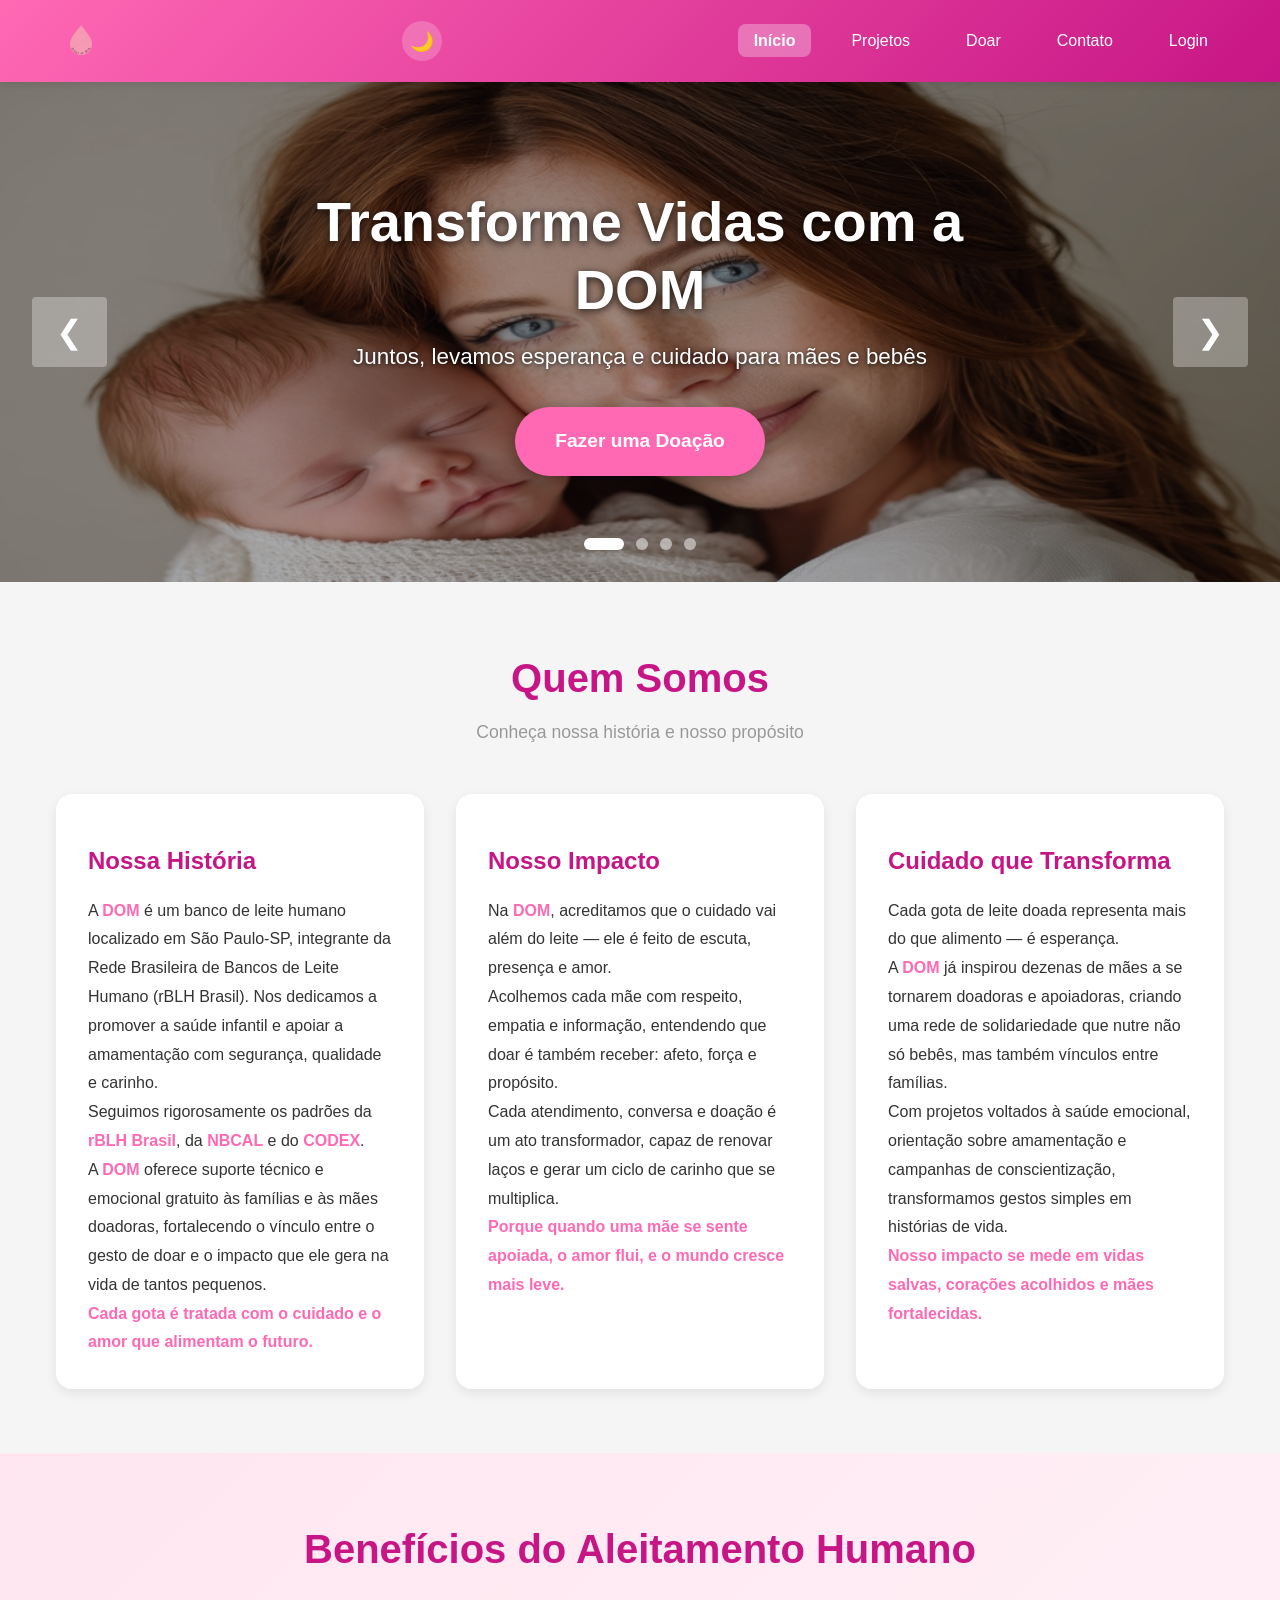
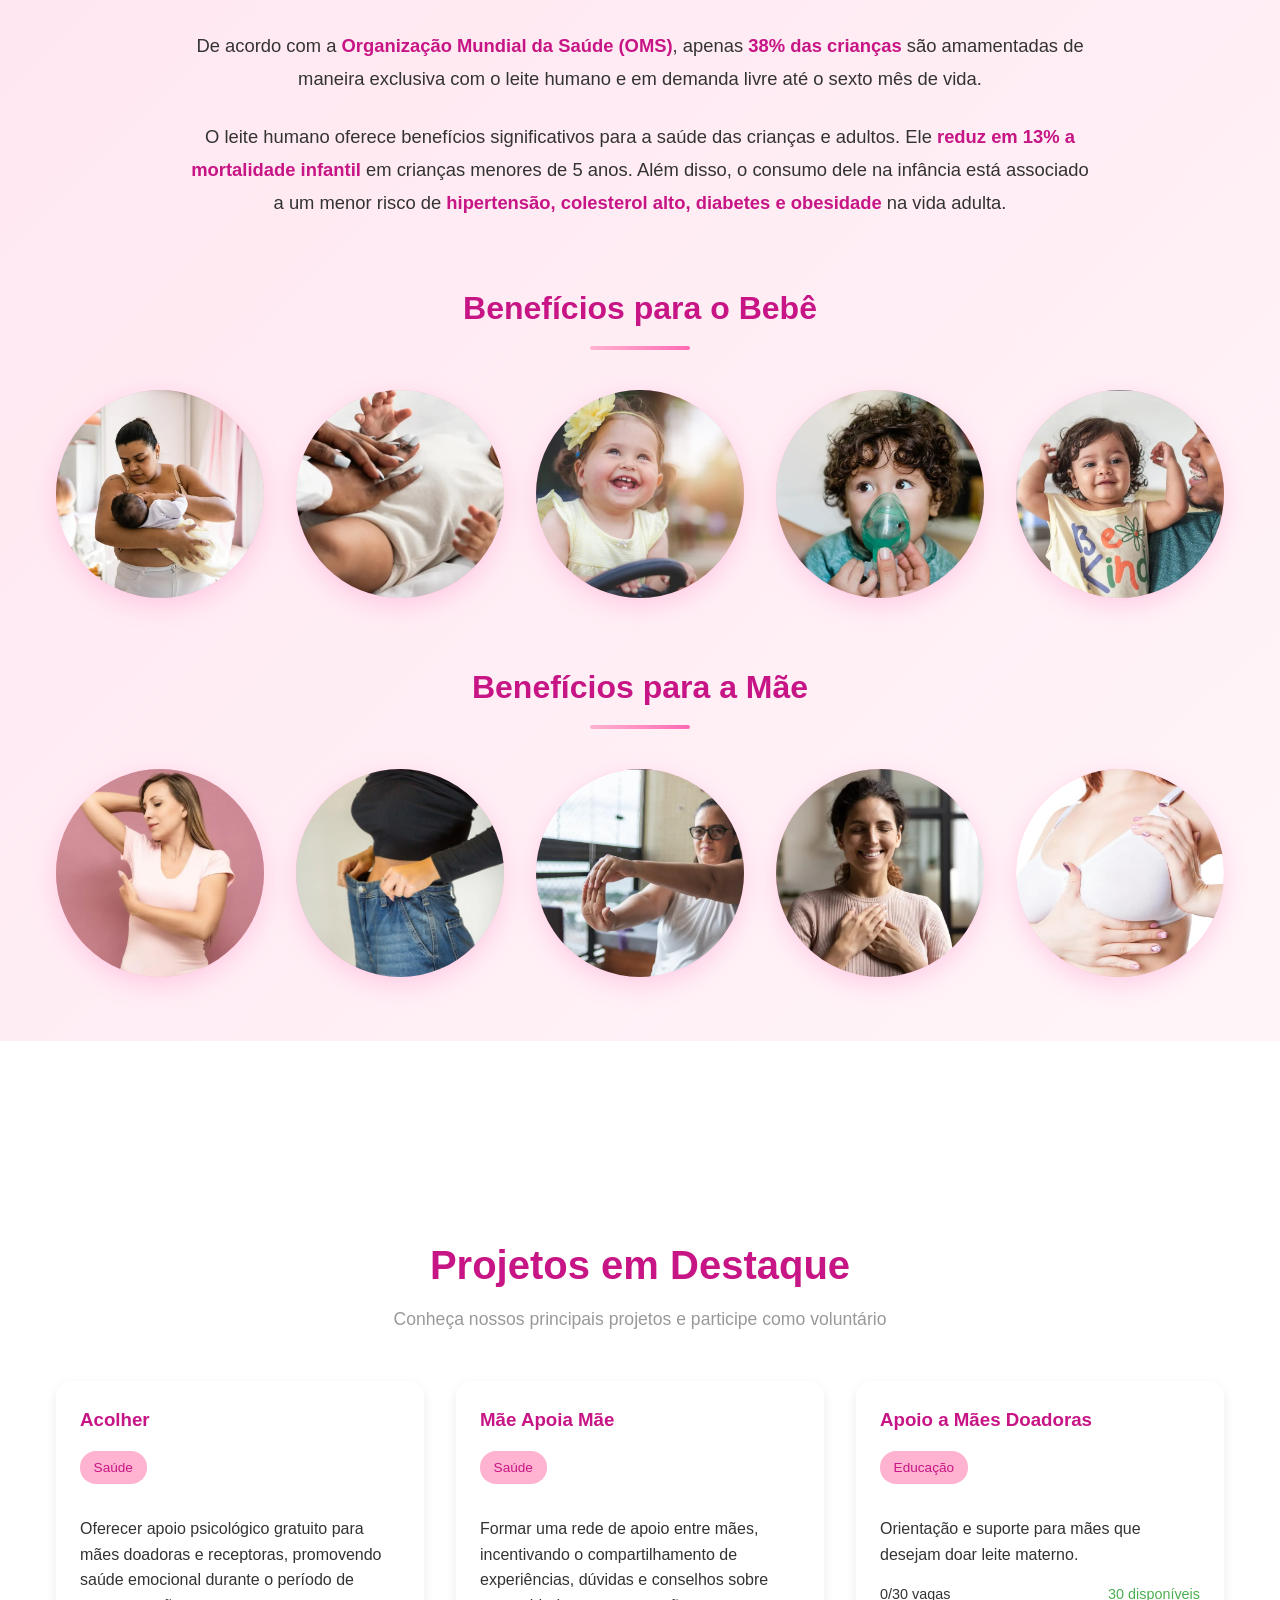
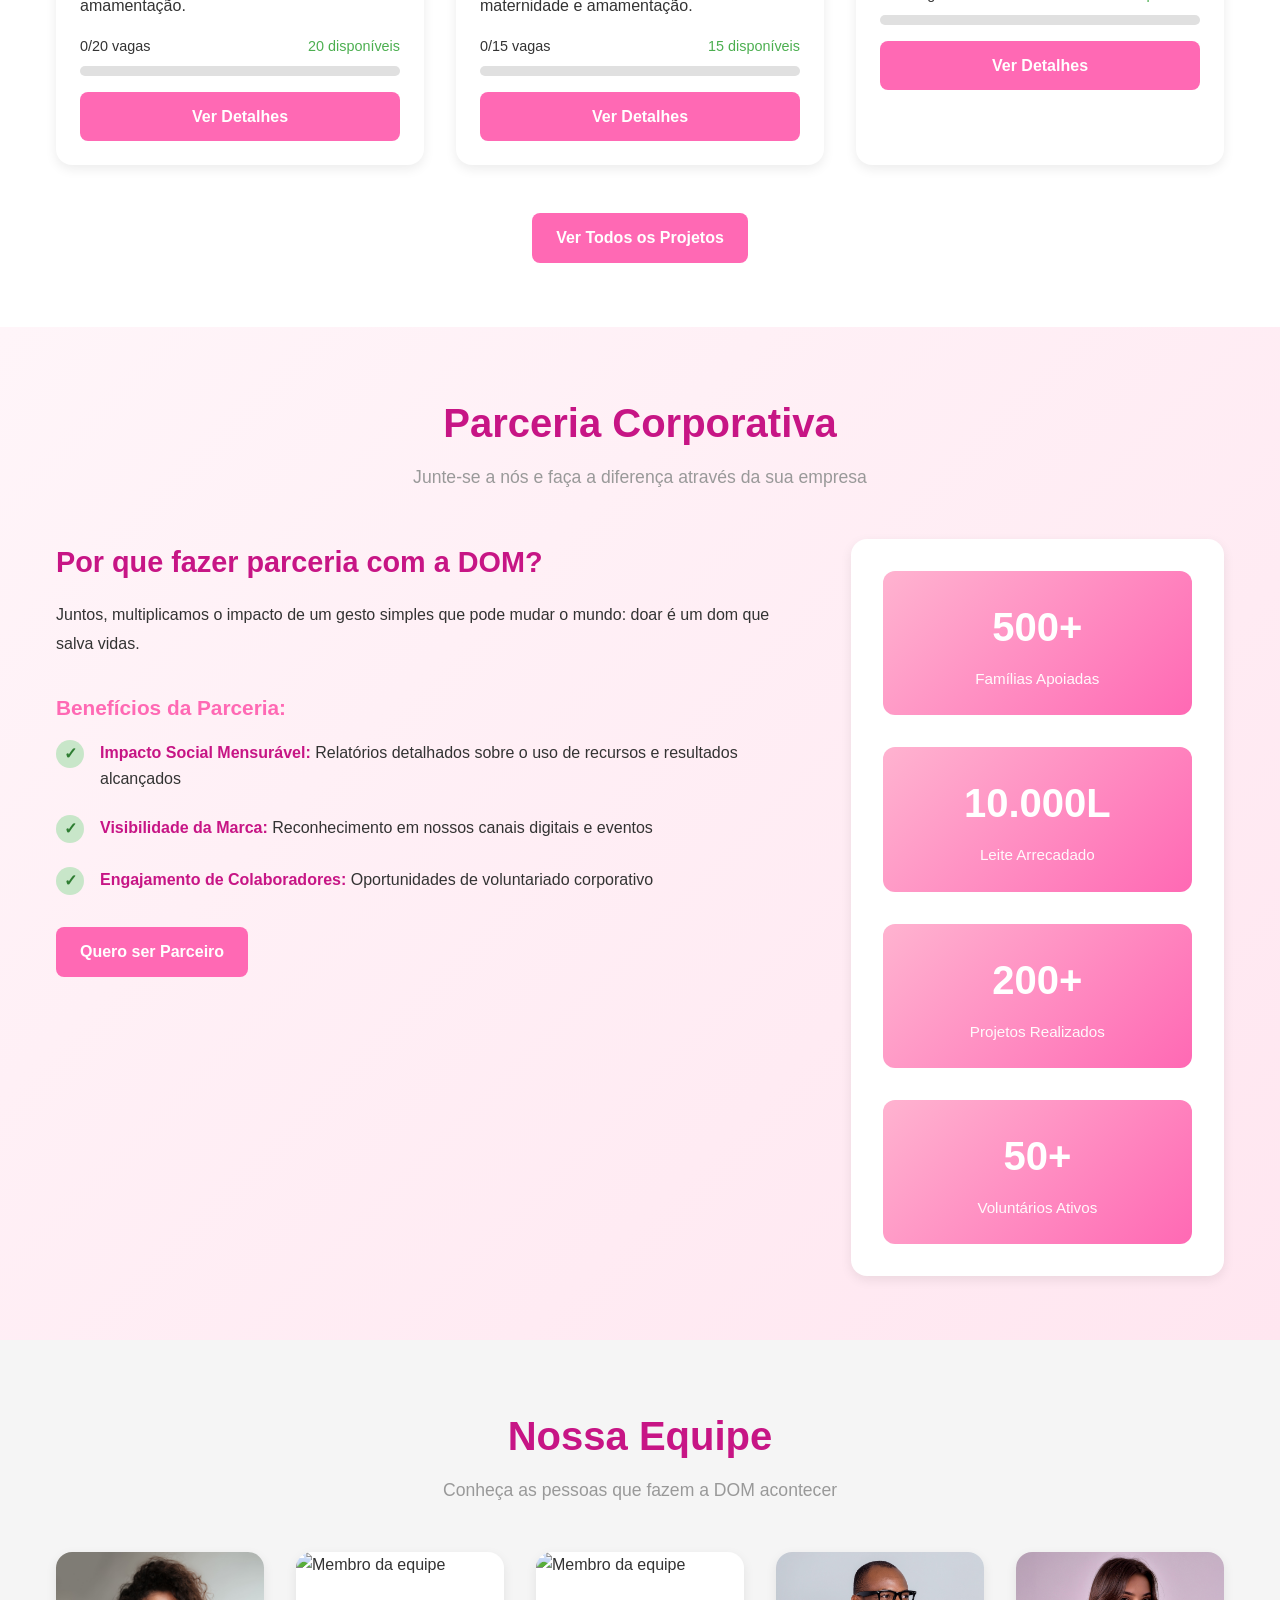
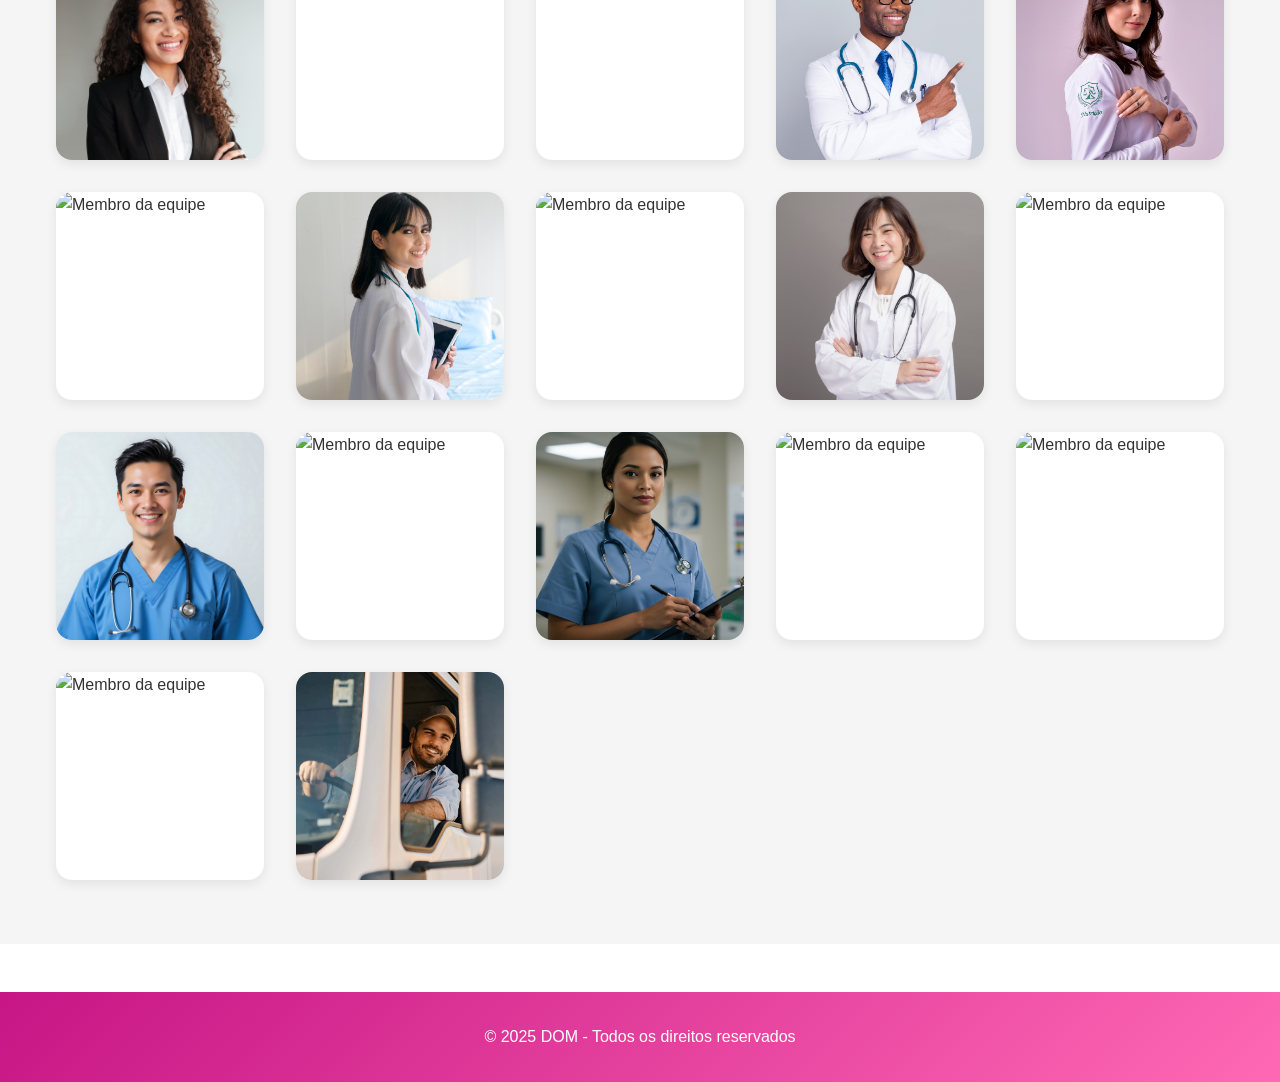
==== index.html @ 8403d6db "Subindo projeto update de projeto completo" ====
<!DOCTYPE html>
<html lang="pt-BR">
  <head>
    <meta charset="UTF-8" />
    <meta name="viewport" content="width=device-width, initial-scale=1.0" />
    <title>DOM - Drops of Milk</title>
    <link rel="stylesheet" href="css/global.css" />
    <link rel="stylesheet" href="css/index.css" />
    <!-- ou -->
    <link
      href="https://cdn.jsdelivr.net/npm/bootstrap@5.3.0/dist/css/bootstrap.min.css"
    />
  </head>
  <body>
    <!-- Header -->
    <header>
      <div class="container">
        <button id="menu-btn" aria-label="Abrir menu" aria-expanded="false">
          ☰
        </button>
        <div class="brand">
          <img src="assets/images/Logo_final.png" alt="DOM logo" />
        </div>
        <button id="theme-toggle" aria-label="Alternar tema" class="theme-btn">
          🌙
        </button>
        <nav>
          <ul>
            <!-- Será preenchido via JavaScript -->
          </ul>
        </nav>
      </div>
    </header>

    <!-- Banner Carousel (Rotativo) -->
    <section class="hero-carousel">
      <div class="carousel-container">
        <div class="carousel-track">
          <!-- Slide 1 -->
          <div class="carousel-slide active">
            <img src="assets/images/img_1.jpeg" alt="Banner 1" />
            <div class="carousel-caption">
              <h2>Transforme Vidas com a DOM</h2>
              <p>Juntos, levamos esperança e cuidado para mães e bebês</p>
              <a href="doacoes.html" class="btn btn-primary"
                >Fazer uma Doação</a
              >
            </div>
          </div>

          <!-- Slide 2 -->
          <div class="carousel-slide">
            <img src="assets/images/img_3.jpg" alt="Banner 2" />
            <div class="carousel-caption">
              <h2>Seja um Voluntário</h2>
              <p>
                Doe seu tempo e faça a diferença na vida de quem mais precisa
              </p>
              <a href="projetos.html" class="btn btn-primary"
                >Quero Participar</a
              >
            </div>
          </div>

          <!-- Slide 3 -->
          <div class="carousel-slide">
            <img src="assets/images/img_6.jpeg" alt="Banner 3" />
            <div class="carousel-caption">
              <h2>Doe Leite Materno</h2>
              <p>
                Cada gota de leite representa vida e esperança para bebês
                prematuros
              </p>
              <a href="contato.html" class="btn btn-primary">Saiba Como Doar</a>
            </div>
          </div>

          <!-- Slide 4 -->
          <div class="carousel-slide">
            <img src="assets/images/img_4.jpeg" alt="Banner 4" />
            <div class="carousel-caption">
              <h2>Parceria Corporativa</h2>
              <p>
                Empresas que transformam o mundo através da responsabilidade
                social
              </p>
              <a href="contato.html" class="btn btn-primary">Seja Parceiro</a>
            </div>
          </div>
        </div>

        <!-- Controles -->
        <button class="carousel-control prev" onclick="moveSlide(-1)">❮</button>
        <button class="carousel-control next" onclick="moveSlide(1)">❯</button>

        <!-- Indicadores -->
        <div class="carousel-indicators">
          <span class="indicator active" onclick="currentSlide(0)"></span>
          <span class="indicator" onclick="currentSlide(1)"></span>
          <span class="indicator" onclick="currentSlide(2)"></span>
          <span class="indicator" onclick="currentSlide(3)"></span>
        </div>
      </div>
    </section>

    <!-- Quem Somos (B2C - Pessoas) -->
    <section class="quem-somos">
      <div class="container">
        <div class="section-header">
          <h2 class="section-title">Quem Somos</h2>
          <p class="section-subtitle">
            Conheça nossa história e nosso propósito
          </p>
        </div>

        <div class="quem-somos-content">
          <div class="quem-somos-card">
            <div class="card-icon"></div>
            <h3>Nossa História</h3>
            <p>
              A <strong>DOM</strong> é um banco de leite humano localizado em
              São Paulo-SP, integrante da Rede Brasileira de Bancos de Leite
              Humano (rBLH Brasil). Nos dedicamos a promover a saúde infantil e
              apoiar a amamentação com segurança, qualidade e carinho.<br />
              Seguimos rigorosamente os padrões da <strong>rBLH Brasil</strong>,
              da <strong>NBCAL</strong> e do <strong>CODEX</strong>.<br />
              A <strong>DOM</strong> oferece suporte técnico e emocional
              gratuito às famílias e às mães doadoras, fortalecendo o vínculo
              entre o gesto de doar e o impacto que ele gera na vida de tantos
              pequenos.<br />
              <strong
                >Cada gota é tratada com o cuidado e o amor que alimentam o
                futuro.</strong
              >
            </p>
          </div>

          <div class="quem-somos-card">
            <div class="card-icon"></div>
            <h3>Nosso Impacto</h3>
            <p>
              Na <strong>DOM</strong>, acreditamos que o cuidado vai além do
              leite — ele é feito de escuta, presença e amor.<br />
              Acolhemos cada mãe com respeito, empatia e informação, entendendo
              que doar é também receber: afeto, força e propósito.<br />
              Cada atendimento, conversa e doação é um ato transformador, capaz
              de renovar laços e gerar um ciclo de carinho que se multiplica.<br />
              <strong
                >Porque quando uma mãe se sente apoiada, o amor flui, e o mundo
                cresce mais leve.</strong
              >
            </p>
          </div>

          <div class="quem-somos-card">
            <div class="card-icon"></div>
            <h3>Cuidado que Transforma</h3>
            <p>
              Cada gota de leite doada representa mais do que alimento — é
              esperança.<br />
              A <strong>DOM</strong> já inspirou dezenas de mães a se tornarem
              doadoras e apoiadoras, criando uma rede de solidariedade que nutre
              não só bebês, mas também vínculos entre famílias.<br />
              Com projetos voltados à saúde emocional, orientação sobre
              amamentação e campanhas de conscientização, transformamos gestos
              simples em histórias de vida.<br />
              <strong
                >Nosso impacto se mede em vidas salvas, corações acolhidos e
                mães fortalecidas.</strong
              >
            </p>
          </div>
        </div>
      </div>
    </section>

    <!-- Benefícios do Aleitamento -->
    <section class="beneficios-aleitamento">
      <div class="container">
        <div class="section-header">
          <h2 class="section-title">Benefícios do Aleitamento Humano</h2>
        </div>

        <div class="aleitamento-intro">
          <p>
            De acordo com a <strong>Organização Mundial da Saúde (OMS)</strong>, apenas <strong>38% das crianças</strong> são amamentadas de maneira exclusiva com o leite humano e em demanda livre até o sexto mês de vida.
          </p>
          <p>
            O leite humano oferece benefícios significativos para a saúde das crianças e adultos. Ele <strong>reduz em 13% a mortalidade infantil</strong> em crianças menores de 5 anos. Além disso, o consumo dele na infância está associado a um menor risco de <strong>hipertensão, colesterol alto, diabetes e obesidade</strong> na vida adulta.
          </p>
        </div>

        <!-- BENEFÍCIOS PARA BEBÊS -->
        <div class="benefits-category">
          <h3 class="category-title">Benefícios para o Bebê</h3>
          <div class="benefits-grid">
            <!-- Card 1 - Vínculo -->
            <div class="benefit-card drop-shape">
              <div class="benefit-image">
                <img src="assets/images/bebe1.jpg" alt="Vínculo mãe e bebê">
                <div class="benefit-overlay">
                  <div class="benefit-text">
                    <h4>Vínculo Afetivo</h4>
                    <p>Fortalece o vínculo entre o bebê e a pessoa que amamenta</p>
                  </div>
                </div>
              </div>
            </div>

            <!-- Card 2 - Digestão -->
            <div class="benefit-card drop-shape">
              <div class="benefit-image">
                <img src="assets/images/bebe2.jpg" alt="Digestão saudável">
                <div class="benefit-overlay">
                  <div class="benefit-text">
                    <h4>Digestão Saudável</h4>
                    <p>Reduz cólicas e melhora a digestão do bebê</p>
                  </div>
                </div>
              </div>
            </div>

            <!-- Card 3 - Desenvolvimento -->
            <div class="benefit-card drop-shape">
              <div class="benefit-image">
                <img src="assets/images/bebe3.jpg" alt="Desenvolvimento">
                <div class="benefit-overlay">
                  <div class="benefit-text">
                    <h4>Desenvolvimento</h4>
                    <p>Estimula a inteligência e fortalece a arcada dentária</p>
                  </div>
                </div>
              </div>
            </div>

            <!-- Card 4 - Proteção -->
            <div class="benefit-card drop-shape">
              <div class="benefit-image">
                <img src="assets/images/bebe4.jpg" alt="Proteção contra doenças">
                <div class="benefit-overlay">
                  <div class="benefit-text">
                    <h4>Proteção Infantil</h4>
                    <p>Diminui riscos de doenças alérgicas, diarreia e problemas respiratórios</p>
                  </div>
                </div>
              </div>
            </div>

            <!-- Card 5 - Imunidade -->
            <div class="benefit-card drop-shape">
              <div class="benefit-image">
                <img src="assets/images/bebe5.jpg" alt="Sistema imunológico">
                <div class="benefit-overlay">
                  <div class="benefit-text">
                    <h4>Imunidade Forte</h4>
                    <p>Fornece anticorpos essenciais que protegem contra infecções</p>
                  </div>
                </div>
              </div>
            </div>
          </div>
        </div>

        <!-- BENEFÍCIOS PARA MAMÃES -->
        <div class="benefits-category">
          <h3 class="category-title">Benefícios para a Mãe</h3>
          <div class="benefits-grid">
            <!-- Card 6 - Recuperação -->
            <div class="benefit-card drop-shape">
              <div class="benefit-image">
                <img src="assets/images/mae1.jpg" alt="Recuperação pós-parto">
                <div class="benefit-overlay">
                  <div class="benefit-text">
                    <h4>Recuperação Rápida</h4>
                    <p>Reduz o sangramento e acelera a recuperação pós-parto</p>
                  </div>
                </div>
              </div>
            </div>

            <!-- Card 7 - Peso -->
            <div class="benefit-card drop-shape">
              <div class="benefit-image">
                <img src="assets/images/mae2.jpg" alt="Perda de peso">
                <div class="benefit-overlay">
                  <div class="benefit-text">
                    <h4>Peso Saudável</h4>
                    <p>Intensifica a perda de peso de forma natural</p>
                  </div>
                </div>
              </div>
            </div>

            <!-- Card 8 - Saúde Óssea -->
            <div class="benefit-card drop-shape">
              <div class="benefit-image">
                <img src="assets/images/mae3.jpg" alt="Saúde óssea">
                <div class="benefit-overlay">
                  <div class="benefit-text">
                    <h4>Saúde Óssea</h4>
                    <p>Contribui para a prevenção da osteoporose</p>
                  </div>
                </div>
              </div>
            </div>

            <!-- Card 9 - Cardiovascular -->
            <div class="benefit-card drop-shape">
              <div class="benefit-image">
                <img src="assets/images/mae4.jpg" alt="Saúde do coração">
                <div class="benefit-overlay">
                  <div class="benefit-text">
                    <h4>Coração Saudável</h4>
                    <p>Reduz o risco de doenças cardiovasculares</p>
                  </div>
                </div>
              </div>
            </div>

            <!-- Card 10 - Prevenção -->
            <div class="benefit-card drop-shape">
              <div class="benefit-image">
                <img src="assets/images/mae5.jpg" alt="Prevenção de câncer">
                <div class="benefit-overlay">
                  <div class="benefit-text">
                    <h4>Prevenção</h4>
                    <p>Diminui a incidência de câncer de mama, ovário e endométrio</p>
                  </div>
                </div>
              </div>
            </div>
          </div>
        </div>
      </div>
    </section>

    <!-- Projetos em Destaque -->
    <section class="projetos-destaque">
      <!-- ...existing code... -->
    </section>


    <!-- Projetos em Destaque -->
    <section class="projetos-destaque">
      <div class="container">
        <div class="section-header">
          <h2 class="section-title">Projetos em Destaque</h2>
          <p class="section-subtitle">
            Conheça nossos principais projetos e participe como voluntário
          </p>
        </div>

        <div id="featuredProjects" class="projetos-grid">
          <!-- Será preenchido via JavaScript -->
        </div>

        <div class="section-cta">
          <a href="projetos.html" class="btn btn-primary"
            >Ver Todos os Projetos</a
          >
        </div>
      </div>
    </section>

    <!-- Sobre (B2B - Empresas) -->
    <section class="sobre-b2b">
      <div class="container">
        <div class="section-header">
          <h2 class="section-title">Parceria Corporativa</h2>
          <p class="section-subtitle">
            Junte-se a nós e faça a diferença através da sua empresa
          </p>
        </div>

        <div class="sobre-content">
          <div class="sobre-text">
            <h3>Por que fazer parceria com a DOM?</h3>
            <p>
             
              Juntos, multiplicamos o impacto de um gesto simples que pode mudar
              o mundo: doar é um dom que salva vidas.
            </p>

            <h4>Benefícios da Parceria:</h4>
            <ul class="beneficios-list">
              <li>
                <span class="check-icon">✓</span>
                <div>
                  <strong>Impacto Social Mensurável:</strong> Relatórios
                  detalhados sobre o uso de recursos e resultados alcançados
                </div>
              </li>
              <li>
                <span class="check-icon">✓</span>
                <div>
                  <strong>Visibilidade da Marca:</strong> Reconhecimento em
                  nossos canais digitais e eventos
                </div>
              </li>
              <li>
                <span class="check-icon">✓</span>
                <div>
                  <strong>Engajamento de Colaboradores:</strong> Oportunidades
                  de voluntariado corporativo
                </div>
              </li>
            </ul>

            <div class="cta-empresas">
              <a href="contato.html" class="btn btn-primary"
                >Quero ser Parceiro</a
              >
            </div>
          </div>

          <div class="sobre-stats">
            <div class="stat-item">
              <div class="stat-number">500+</div>
              <div class="stat-label">Famílias Apoiadas</div>
            </div>
            <div class="stat-item">
              <div class="stat-number">10.000L</div>
              <div class="stat-label">Leite Arrecadado</div>
            </div>
            <div class="stat-item">
              <div class="stat-number">200+</div>
              <div class="stat-label">Projetos Realizados</div>
            </div>
            <div class="stat-item">
              <div class="stat-number">50+</div>
              <div class="stat-label">Voluntários Ativos</div>
            </div>
          </div>
        </div>
      </div>
    </section>

    <!-- Nossa Equipe -->
    <section class="nossa-equipe">
      <div class="container">
        <div class="section-header">
          <h2 class="section-title">Nossa Equipe</h2>
          <p class="section-subtitle">
            Conheça as pessoas que fazem a DOM acontecer
          </p>
        </div>

        <div class="team-gallery">
          <!-- Membro 1 -->
          <div class="team-member">
            <div class="member-photo">
              <img src="assets/images/CEO.jpg" alt="Membro da equipe" />
            </div>
            <div class="member-info">
              <h4 class="member-name">Kerris Leite</h4>
              <p class="member-role">C.O</p>
            </div>
          </div>

          <!-- Membro 2 -->
          <div class="team-member">
            <div class="member-photo">
              <img src="assets/images/Diretor.jpg" alt="Membro da equipe" />
            </div>
            <div class="member-info">
              <h4 class="member-name">Caio Gonçalves</h4>
              <p class="member-role">Diretor</p>
            </div>
          </div>

          <!-- Membro 3 -->
          <div class="team-member">
            <div class="member-photo">
              <img src="assets/images/medica.jpeg" alt="Membro da equipe" />
            </div>
            <div class="member-info">
              <h4 class="member-name">Silvana Rodrigues</h4>
              <p class="member-role">Médica Obstetra</p>
            </div>
          </div>

          <!-- Membro 4 -->
          <div class="team-member">
            <div class="member-photo">
              <img src="assets/images/medico.jpg" alt="Membro da equipe" />
            </div>
            <div class="member-info">
              <h4 class="member-name">Daniel Perli</h4>
              <p class="member-role">Médico Pediatra</p>
            </div>
          </div>

          <!-- Membro 5 -->
          <div class="team-member">
            <div class="member-photo">
              <img
                src="assets/images/nutricionista.jpg"
                alt="Membro da equipe"
              />
            </div>
            <div class="member-info">
              <h4 class="member-name">Leticia Sabino</h4>
              <p class="member-role">Nutricionista</p>
            </div>
          </div>

          <!-- Membro 6 -->
          <div class="team-member">
            <div class="member-photo">
              <img
                src="assets/images/nutricionista2.jpg"
                alt="Membro da equipe"
              />
            </div>
            <div class="member-info">
              <h4 class="member-name">Audacy Feitosa</h4>
              <p class="member-role">Nutricionista</p>
            </div>
          </div>

          <!-- Membro 7 -->
          <div class="team-member">
            <div class="member-photo">
              <img src="assets/images/psicologa.jpg" alt="Membro da equipe" />
            </div>
            <div class="member-info">
              <h4 class="member-name">Thaís Fasterra</h4>
              <p class="member-role">Psicóloga</p>
            </div>
          </div>

          <!-- Membro 8 -->
          <div class="team-member">
            <div class="member-photo">
              <img src="assets/images/enfermeira.jpg" alt="Membro da equipe" />
            </div>
            <div class="member-info">
              <h4 class="member-name">Mariane Amorim</h4>
              <p class="member-role">Enfermeira</p>
            </div>
          </div>

          <!-- Membro 9 -->
          <div class="team-member">
            <div class="member-photo">
              <img src="assets/images/enfermeira2.jpg" alt="Membro da equipe" />
            </div>
            <div class="member-info">
              <h4 class="member-name">Ludymilla Takahashi</h4>
              <p class="member-role">Enfermeira</p>
            </div>
          </div>

          <!-- Membro 10 -->
          <div class="team-member">
            <div class="member-photo">
              <img src="assets/images/tecenf1.jpeg" alt="Membro da equipe" />
            </div>
            <div class="member-info">
              <h4 class="member-name">Flavia Monteiro</h4>
              <p class="member-role">Técnica de Enfermagem</p>
            </div>
          </div>

          <!-- Membro 11 -->
          <div class="team-member">
            <div class="member-photo">
              <img src="assets/images/tecenf2.jpg" alt="Membro da equipe" />
            </div>
            <div class="member-info">
              <h4 class="member-name">Chistopher Nonaka</h4>
              <p class="member-role">Técnico de Enfermagem</p>
            </div>
          </div>

          <!-- Membro 12 -->
          <div class="team-member">
            <div class="member-photo">
              <img src="assets/images/tecenf3.jpg" alt="Membro da equipe" />
            </div>
            <div class="member-info">
              <h4 class="member-name">Samuel William</h4>
              <p class="member-role">Técnico de Enfermagem</p>
            </div>
          </div>

          <!-- Membro 13 -->
          <div class="team-member">
            <div class="member-photo">
              <img src="assets/images/tecenf4.jpg" alt="Membro da equipe" />
            </div>
            <div class="member-info">
              <h4 class="member-name">Liliane Almeida</h4>
              <p class="member-role">Técnico de Enfermagem</p>
            </div>
          </div>

          <!-- Membro 14 -->
          <div class="team-member">
            <div class="member-photo">
              <img src="assets/images/tecenf5.jpg" alt="Membro da equipe" />
            </div>
            <div class="member-info">
              <h4 class="member-name">Jennifer Luiza</h4>
              <p class="member-role">Técnica de Enfermagem</p>
            </div>
          </div>

          <!-- Membro 15 -->
          <div class="team-member">
            <div class="member-photo">
              <img
                src="assets/images/higienizacao.jpg"
                alt="Membro da equipe"
              />
            </div>
            <div class="member-info">
              <h4 class="member-name">Yasmin Vitória</h4>
              <p class="member-role">Higienização</p>
            </div>
          </div>

          <!-- Membro 16 -->
          <div class="team-member">
            <div class="member-photo">
              <img
                src="assets/images/higienizacao2.jpg"
                alt="Membro da equipe"
              />
            </div>
            <div class="member-info">
              <h4 class="member-name">Antônio Domingos</h4>
              <p class="member-role">Higienização</p>
            </div>
          </div>

          <!-- Membro 17 -->
          <div class="team-member">
            <div class="member-photo">
              <img src="assets/images/motorista.jpeg" alt="Membro da equipe" />
            </div>
            <div class="member-info">
              <h4 class="member-name">Jean Costa</h4>
              <p class="member-role">Motorista</p>
            </div>
          </div>
        </div>
      </div>
    </section>

    <!-- Footer -->
    <footer>
      <p>&copy; 2025 DOM - Todos os direitos reservados</p>
    </footer>

    <!-- Scripts -->
    <script src="js/auth.js"></script>
    <script src="js/projetos.js"></script>
    <script src="js/global.js"></script>
    <script src="js/carousel.js"></script>
    <script src="js/index-page.js"></script>
  </body>
</html>
---- css/global.css ----
/* ========== VARIÁVEIS GLOBAIS ========== */
:root {
  /* Paleta Principal */
  --rosa-claro: #ffb3d0;
  --rosa-medio: #ff69b4;
  --rosa-escuro: #c71585;
  --cinza-claro: #f5f5f5;
  --cinza-medio: #999;
  --cinza-escuro: #333;
  --branco: #fff;
  --preto: #000;
  --verde: #4caf50;
  --verde-claro: #c8e6c9;
  --verde-escuro: #2e7d32;
  --vermelho: #f44336;
}

/* ========== TEMA ESCURO - VARIÁVEIS ========== */
body[data-theme="dark"] {
  --bg-principal: #1a1a1a;
  --bg-secundario: #2a2a2a;
  --bg-terciario: #3a3a3a;
  --bg-hover: #404040;
  --borda: #404040;
  --borda-hover: #606060;
  --texto-titulo: #f5f5f5;
  --texto-principal: #d0d0d0;
  --texto-secundario: #b0b0b0;
  --texto-placeholder: #808080;
  --destaque: #ff85c0;
  --destaque-hover: #ff69b4;
  background-color: var(--bg-principal);
  color: var(--texto-principal);
}

/* ========== RESET BÁSICO ========== */
* {
  margin: 0;
  padding: 0;
  box-sizing: border-box;
}

body {
  font-family: 'Segoe UI', Tahoma, Geneva, Verdana, sans-serif;
  background: var(--branco);
  color: var(--cinza-escuro);
  transition: background-color 0.3s ease, color 0.3s ease;
  overflow-x: hidden;
  line-height: 1.6;
}

img {
  max-width: 100%;
  height: auto;
}

a {
  text-decoration: none;
  color: inherit;
}

/* ========== HEADER ========== */
header {
  background: linear-gradient(135deg, var(--rosa-medio), var(--rosa-escuro));
  color: var(--branco);
  padding: 1rem 0;
  box-shadow: 0 2px 8px rgba(0, 0, 0, 0.1);
  position: sticky;
  top: 0;
  z-index: 1000;
}

header .container {
  max-width: 1200px;
  margin: 0 auto;
  padding: 0 1rem;
  display: flex;
  justify-content: space-between;
  align-items: center;
}

.brand {
  display: flex;
  align-items: center;
  gap: 0.5rem;
}

.brand img {
  height: 50px;
}

/* NAVEGAÇÃO */
nav ul {
  display: flex;
  gap: 1.5rem;
  list-style: none;
  align-items: center;
}

nav a {
  color: var(--branco);
  padding: 0.5rem 1rem;
  border-radius: 8px;
  transition: background-color 0.3s;
}

nav a:hover {
  background-color: rgba(255, 255, 255, 0.2);
}

nav a.active {
  background-color: rgba(255, 255, 255, 0.3);
  font-weight: 600;
}

.login-btn {
  background: var(--branco);
  color: var(--rosa-medio);
  padding: 0.5rem 1.5rem;
  border-radius: 20px;
  font-weight: 700;
}

/* BOTÕES DO HEADER */
#menu-btn {
  display: none;
  background: var(--branco);
  color: var(--rosa-medio);
  padding: 0.5rem;
  border-radius: 6px;
  font-size: 1.5rem;
  width: 40px;
  height: 40px;
  border: none;
  cursor: pointer;
}

.theme-btn {
  background: rgba(255, 255, 255, 0.2);
  color: var(--branco);
  border: none;
  padding: 0.5rem;
  border-radius: 50%;
  font-size: 1.2rem;
  width: 40px;
  height: 40px;
  cursor: pointer;
  transition: all 0.3s;
  display: flex;
  align-items: center;
  justify-content: center;
}

.theme-btn:hover {
  background: rgba(255, 255, 255, 0.3);
}

/* PROFILE MENU */
.profile-section {
  position: relative;
}

.profile-info {
  display: flex;
  align-items: center;
  gap: 0.5rem;
  cursor: pointer;
  padding: 0.5rem;
  border-radius: 8px;
  transition: background 0.3s;
}

.profile-info:hover {
  background: rgba(255, 255, 255, 0.1);
}

.profile-avatar {
  width: 40px;
  height: 40px;
  border-radius: 50%;
  object-fit: cover;
  border: 2px solid var(--branco);
}

.profile-name {
  font-weight: 600;
  color: var(--branco);
}

.profile-dropdown {
  display: none;
  position: absolute;
  top: calc(100% + 0.5rem);
  right: 0;
  background: var(--branco);
  color: var(--cinza-escuro);
  border-radius: 8px;
  box-shadow: 0 8px 24px rgba(0, 0, 0, 0.2);
  min-width: 220px;
  overflow: hidden;
  z-index: 9999;
}

.profile-dropdown.show {
  display: block;
  animation: dropdownSlideIn 0.3s ease;
}

@keyframes dropdownSlideIn {
  from {
    opacity: 0;
    transform: translateY(-10px);
  }
  to {
    opacity: 1;
    transform: translateY(0);
  }
}

.profile-dropdown ul {
  flex-direction: column;
  gap: 0;
  padding: 0.5rem 0;
}

.profile-dropdown li {
  list-style: none;
}

.profile-dropdown a {
  color: var(--cinza-escuro);
  padding: 0.75rem 1.5rem;
  display: flex;
  align-items: center;
  gap: 0.5rem;
  transition: background 0.3s;
  border-radius: 0;
}

.profile-dropdown a:hover {
  background: var(--rosa-claro);
  color: var(--rosa-escuro);
}

.profile-dropdown li:not(:last-child) {
  border-bottom: 1px solid var(--cinza-claro);
}

/* ========== FOOTER ========== */
footer {
  background: linear-gradient(135deg, var(--rosa-escuro), var(--rosa-medio));
  color: var(--branco);
  padding: 2rem 0;
  margin-top: 3rem;
  text-align: center;
}

/* ========== BOTÕES GLOBAIS ========== */
.btn {
  display: inline-block;
  padding: 0.75rem 1.5rem;
  border: none;
  border-radius: 8px;
  font-weight: 600;
  cursor: pointer;
  transition: all 0.3s;
  text-align: center;
}

.btn-primary {
  background: var(--rosa-medio);
  color: var(--branco);
}

.btn-primary:hover {
  background: var(--rosa-escuro);
  transform: translateY(-2px);
}

.btn-secondary {
  background: var(--cinza-medio);
  color: var(--branco);
}

.btn-danger {
  background: var(--vermelho);
  color: var(--branco);
}

.btn-success {
  background: var(--verde);
  color: var(--branco);
}

/* ========== FORMS GLOBAIS ========== */
.form-group {
  margin-bottom: 1rem;
}

.form-group label {
  display: block;
  margin-bottom: 0.5rem;
  font-weight: 600;
  color: var(--rosa-escuro);
}

.form-group input,
.form-group select,
.form-group textarea {
  width: 100%;
  padding: 0.75rem;
  border: 2px solid var(--cinza-claro);
  border-radius: 8px;
  font-size: 1rem;
}

.form-group input:focus,
.form-group select:focus,
.form-group textarea:focus {
  outline: none;
  border-color: var(--rosa-medio);
}

/* ========== TEMA ESCURO - APLICAÇÃO GLOBAL ========== */

/* Textos */
body[data-theme="dark"] h1,
body[data-theme="dark"] h2,
body[data-theme="dark"] h3,
body[data-theme="dark"] h4,
body[data-theme="dark"] h5,
body[data-theme="dark"] h6 {
  color: var(--texto-titulo) !important;
}

body[data-theme="dark"] p,
body[data-theme="dark"] span,
body[data-theme="dark"] li,
body[data-theme="dark"] label {
  color: var(--texto-principal) !important;
}

body[data-theme="dark"] a {
  color: var(--destaque) !important;
}

/* Header e Footer */
body[data-theme="dark"] header {
  background: linear-gradient(135deg, #8b3a62, #6b1554);
}

body[data-theme="dark"] footer {
  background: linear-gradient(135deg, #6b1554, #8b3a62);
}

body[data-theme="dark"] nav a:hover {
  background: rgba(255, 255, 255, 0.15);
}

/* Profile Dropdown */
body[data-theme="dark"] .profile-dropdown {
  background: var(--bg-secundario);
  color: var(--texto-principal);
}

body[data-theme="dark"] .profile-dropdown a {
  color: var(--texto-principal);
}

body[data-theme="dark"] .profile-dropdown a:hover {
  background: rgba(255, 133, 192, 0.2);
  color: var(--destaque);
}

body[data-theme="dark"] .profile-dropdown li:not(:last-child) {
  border-bottom-color: var(--borda);
}

/* Cards Genéricos */

body[data-theme="dark"] .card,
body[data-theme="dark"] .project-card,
body[data-theme="dark"] .quem-somos-card,
body[data-theme="dark"] .team-member,
body[data-theme="dark"] .profile-card,
body[data-theme="dark"] .project-item,
body[data-theme="dark"] .project-admin-card,
body[data-theme="dark"] .message-card,
body[data-theme="dark"] .mensagem-card,
body[data-theme="dark"] .donation-item,
body[data-theme="dark"] .inscrito-item,
body[data-theme="dark"] .voluntario-card {
  background: var(--bg-secundario) !important;
  color: var(--texto-principal) !important;
}


/* Cards de valor de doação */
body[data-theme="dark"] .valor-card,
body[data-theme="dark"] .donation-amount-card {
  background: var(--bg-secundario) !important;
  border-color: var(--borda) !important;
}

body[data-theme="dark"] .valor-card:hover,
body[data-theme="dark"] .donation-amount-card:hover {
  background: var(--bg-terciario) !important;
  border-color: var(--destaque) !important;
}

body[data-theme="dark"] .valor-card.active,
body[data-theme="dark"] .donation-amount-card.active {
  background: var(--rosa-medio) !important;
  border-color: var(--rosa-medio) !important;
  color: #ffffff !important;
}

/* Card de valor personalizado */
body[data-theme="dark"] .valor-custom {
  background: var(--bg-secundario) !important;
  border-color: var(--destaque) !important;
}

body[data-theme="dark"] .valor-custom label {
  color: var(--texto-secundario) !important;
}

body[data-theme="dark"] .valor-custom-input {
  background: var(--bg-principal) !important;
  border-color: var(--borda) !important;
}

body[data-theme="dark"] .valor-custom-input span {
  color: var(--texto-secundario) !important;
}

body[data-theme="dark"] .valor-custom-input input {
  background: var(--bg-principal) !important;
  color: var(--texto-principal) !important;
  border: none !important;
}

body[data-theme="dark"] .valor-custom-input input::placeholder {
  color: var(--texto-placeholder) !important;
}

body[data-theme="dark"] .valor-custom-input input:focus {
  outline: none !important;
}
/* Cards de método de pagamento */
body[data-theme="dark"] .payment-method,
body[data-theme="dark"] .metodo-pagamento,
body[data-theme="dark"] .payment-option {
  background: var(--bg-secundario) !important;
  border-color: var(--borda) !important;
  color: var(--texto-principal) !important;
}

body[data-theme="dark"] .payment-method:hover,
body[data-theme="dark"] .metodo-pagamento:hover,
body[data-theme="dark"] .payment-option:hover {
  background: var(--bg-terciario) !important;
  border-color: var(--destaque) !important;
}

body[data-theme="dark"] .payment-method.active,
body[data-theme="dark"] .metodo-pagamento.active,
body[data-theme="dark"] .payment-option.active {
  background: var(--rosa-medio) !important;
  border-color: var(--rosa-medio) !important;
  color: #ffffff !important;
}

body[data-theme="dark"] .payment-method-icon,
body[data-theme="dark"] .payment-icon {
  filter: brightness(0.9);
}

/* Input de valor personalizado */
body[data-theme="dark"] .custom-amount-container,
body[data-theme="dark"] .valor-personalizado {
  background: var(--bg-secundario) !important;
  border-color: var(--borda) !important;
}



body[data-theme="dark"] .card h3,
body[data-theme="dark"] .card h4,
body[data-theme="dark"] .project-card h3,
body[data-theme="dark"] .project-item h3,
body[data-theme="dark"] .project-item h4,
body[data-theme="dark"] .project-item-title,
body[data-theme="dark"] .message-sender,
body[data-theme="dark"] .mensagem-autor,
body[data-theme="dark"] .donation-valor,
body[data-theme="dark"] .inscrito-nome,
body[data-theme="dark"] .voluntario-nome,
body[data-theme="dark"] .profile-card-title,
body[data-theme="dark"] .profile-section-title,
body[data-theme="dark"] .section-title,
body[data-theme="dark"] .category-title,
body[data-theme="dark"] .content-header h2,
body[data-theme="dark"] .content-header h3 {
  color: var(--destaque) !important;
}

/* Inputs e Forms */
body[data-theme="dark"] input,
body[data-theme="dark"] textarea,
body[data-theme="dark"] select,
body[data-theme="dark"] .form-group input,
body[data-theme="dark"] .form-group select,
body[data-theme="dark"] .form-group textarea {
  background: var(--bg-principal) !important;
  color: var(--texto-principal) !important;
  border-color: var(--borda) !important;
}

body[data-theme="dark"] input::placeholder,
body[data-theme="dark"] textarea::placeholder {
  color: var(--texto-placeholder) !important;
}

body[data-theme="dark"] input:focus,
body[data-theme="dark"] textarea:focus,
body[data-theme="dark"] select:focus {
  border-color: var(--destaque-hover) !important;
}

body[data-theme="dark"] .form-group label {
  color: var(--destaque) !important;
}

/* Botões */
body[data-theme="dark"] .btn-secondary {
  background: var(--bg-hover) !important;
  color: var(--texto-principal) !important;
}

body[data-theme="dark"] .btn-secondary:hover {
  background: var(--bg-terciario) !important;
}

body[data-theme="dark"] .btn-details,
body[data-theme="dark"] .btn-editar {
  background: var(--bg-principal) !important;
  color: var(--texto-principal) !important;
  border-color: var(--borda) !important;
}

body[data-theme="dark"] .btn-details:hover,
body[data-theme="dark"] .btn-editar:hover {
  background: var(--bg-hover) !important;
  border-color: var(--destaque) !important;
  color: var(--destaque) !important;
}

body[data-theme="dark"] .btn-excluir:hover,
body[data-theme="dark"] .btn-desativar:hover {
  background: rgba(244, 67, 54, 0.2) !important;
  border-color: var(--vermelho) !important;
  color: var(--vermelho) !important;
}

/* Seções e Containers */
body[data-theme="dark"] .quem-somos,
body[data-theme="dark"] .nossa-equipe,
body[data-theme="dark"] .admin-stats,
body[data-theme="dark"] .admin-content,
body[data-theme="dark"] .profile-container {
  background: var(--bg-principal) !important;
}

body[data-theme="dark"] .beneficios-aleitamento {
  background: linear-gradient(135deg, var(--bg-principal), #252525) !important;
}

body[data-theme="dark"] .sobre-b2b {
  background: linear-gradient(135deg, var(--bg-principal), #2a2020) !important;
}

body[data-theme="dark"] .sobre-stats,
body[data-theme="dark"] .contact-form-section,
body[data-theme="dark"] .info-card,
body[data-theme="dark"] .social-media,
body[data-theme="dark"] .map-section,
body[data-theme="dark"] .filters-container,
body[data-theme="dark"] .valores-sugeridos,
body[data-theme="dark"] .doacao-form,
body[data-theme="dark"] .impacto-section,
body[data-theme="dark"] .historico-doacoes,
body[data-theme="dark"] .mural-mensagens,
body[data-theme="dark"] .admin-tabs,
body[data-theme="dark"] .auth-box,
body[data-theme="dark"] .login-box,
body[data-theme="dark"] .register-box {
  background: var(--bg-secundario) !important;
}

/* Elementos Específicos */
body[data-theme="dark"] .section-subtitle,
body[data-theme="dark"] .profile-card-subtitle,
body[data-theme="dark"] .stat-label,
body[data-theme="dark"] .message-email,
body[data-theme="dark"] .message-date,
body[data-theme="dark"] .mensagem-data,
body[data-theme="dark"] .project-item-info,
body[data-theme="dark"] .donation-data,
body[data-theme="dark"] .inscrito-email,
body[data-theme="dark"] .voluntario-email,
body[data-theme="dark"] .project-date,
body[data-theme="dark"] .vagas-count {
  color: var(--texto-secundario) !important;
}

body[data-theme="dark"] .empty-state,
body[data-theme="dark"] .empty-state p,
body[data-theme="dark"] .message-status,
body[data-theme="dark"] .mensagem-status,
body[data-theme="dark"] .project-item-date,
body[data-theme="dark"] .map-placeholder {
  color: var(--texto-placeholder) !important;
}

/* Tabelas */
body[data-theme="dark"] .users-table,
body[data-theme="dark"] .projects-table,
body[data-theme="dark"] table {
  background: var(--bg-secundario) !important;
}

body[data-theme="dark"] table th {
  background: linear-gradient(135deg, var(--destaque), var(--destaque-hover)) !important;
  color: #ffffff !important;
}

body[data-theme="dark"] table td {
  color: var(--texto-principal) !important;
  border-bottom-color: var(--borda) !important;
}

body[data-theme="dark"] table tr:nth-child(even) {
  background: var(--bg-principal) !important;
}

body[data-theme="dark"] table tr:hover {
  background: var(--bg-terciario) !important;
}

/* Filtros e Tabs */
body[data-theme="dark"] .filter-btn,
body[data-theme="dark"] .filter-group button {
  background: var(--bg-principal) !important;
  border-color: var(--borda) !important;
  color: var(--texto-principal) !important;
}

body[data-theme="dark"] .filter-btn:hover,
body[data-theme="dark"] .filter-group button:hover {
  border-color: var(--destaque-hover) !important;
  color: var(--destaque-hover) !important;
}

body[data-theme="dark"] .filter-btn.active,
body[data-theme="dark"] .filter-group button.active {
  background: linear-gradient(135deg, var(--rosa-medio), var(--rosa-escuro)) !important;
  color: #ffffff !important;
}

body[data-theme="dark"] .tab-btn {
  color: var(--texto-secundario) !important;
}

body[data-theme="dark"] .tab-btn:hover {
  color: var(--destaque) !important;
  background: rgba(255, 133, 192, 0.1) !important;
}

body[data-theme="dark"] .tab-btn.active {
  color: var(--destaque) !important;
  border-bottom-color: var(--destaque) !important;
}

/* Cards com Bordas */
body[data-theme="dark"] .project-item,
body[data-theme="dark"] .message-card,
body[data-theme="dark"] .mensagem-card,
body[data-theme="dark"] .donation-item {
  border-left-color: var(--destaque) !important;
}

body[data-theme="dark"] .stat-item {
  background: var(--bg-principal) !important;
  border-color: var(--borda) !important;
}

/* Hover Effects */
body[data-theme="dark"] .project-item:hover,
body[data-theme="dark"] .project-admin-card:hover,
body[data-theme="dark"] .message-card:hover,
body[data-theme="dark"] .mensagem-card:hover,
body[data-theme="dark"] .donation-item:hover,
body[data-theme="dark"] .inscrito-item:hover,
body[data-theme="dark"] .voluntario-card:hover {
  background: var(--bg-terciario) !important;
  box-shadow: 0 4px 12px rgba(255, 133, 192, 0.2) !important;
}

body[data-theme="dark"] .valor-card:hover,
body[data-theme="dark"] .payment-method:hover {
  background: var(--bg-terciario) !important;
  border-color: var(--destaque-hover) !important;
}

/* Elementos Ativos */
body[data-theme="dark"] .valor-card.active,
body[data-theme="dark"] .payment-method.active {
  background: var(--rosa-medio) !important;
  color: #ffffff !important;
}

/* Status e Badges */
body[data-theme="dark"] .project-status,
body[data-theme="dark"] .badge.ativo {
  background: var(--verde) !important;
  color: #ffffff !important;
}

body[data-theme="dark"] .project-status.inativo,
body[data-theme="dark"] .badge.inativo {
  background: var(--bg-hover) !important;
  color: var(--texto-secundario) !important;
}

body[data-theme="dark"] .message-status.pendente {
  color: #ff9800 !important;
}

body[data-theme="dark"] .message-status.respondida {
  color: var(--verde) !important;
}

/* Modal */
body[data-theme="dark"] .modal {
  background: rgba(0, 0, 0, 0.85) !important;
}

body[data-theme="dark"] .modal-content {
  background: var(--bg-secundario) !important;
}

/* ========== TEMA ESCURO - PAINEL ADMIN ========== */

/* Header Admin */
body[data-theme="dark"] .profile-header {
  background: linear-gradient(135deg, var(--destaque), var(--destaque-hover)) !important;
}

body[data-theme="dark"] .profile-avatar {
  background: var(--bg-principal) !important;
  color: var(--destaque) !important;
}

body[data-theme="dark"] .stat-card {
  background: linear-gradient(135deg, var(--destaque), var(--destaque-hover)) !important;
}

body[data-theme="dark"] .btn-profile {
  border-color: white !important;
}

body[data-theme="dark"] .btn-profile:hover {
  background: white !important;
  color: var(--rosa-escuro) !important;
}

/* Abas e Conteúdo Admin */
body[data-theme="dark"] .admin-tabs {
  border-bottom-color: var(--borda) !important;
}

body[data-theme="dark"] .tab-btn {
  color: var(--texto-secundario) !important;
}

body[data-theme="dark"] .tab-btn:hover,
body[data-theme="dark"] .tab-btn.active {
  color: var(--destaque) !important;
  border-bottom-color: var(--destaque) !important;
}

body[data-theme="dark"] .admin-content {
  background: var(--bg-secundario) !important;
}

body[data-theme="dark"] .content-header h2 {
  color: var(--destaque) !important;
}

/* Tabelas Admin */
body[data-theme="dark"] .users-table table {
  background: var(--bg-secundario) !important;
}

body[data-theme="dark"] .users-table thead {
  background: linear-gradient(135deg, var(--destaque), var(--destaque-hover)) !important;
}

body[data-theme="dark"] .users-table tbody tr {
  border-bottom-color: var(--borda) !important;
}

body[data-theme="dark"] .users-table tbody tr:hover {
  background: var(--bg-principal) !important;
}

body[data-theme="dark"] .users-table tbody td {
  color: var(--texto-principal) !important;
}

body[data-theme="dark"] .users-table tbody td:first-child {
  color: var(--destaque) !important;
}

body[data-theme="dark"] .user-badge.admin {
  background: linear-gradient(135deg, var(--destaque), var(--destaque-hover)) !important;
}

body[data-theme="dark"] .user-badge.voluntario {
  background: rgba(33, 150, 243, 0.2) !important;
  color: #64b5f6 !important;
}

body[data-theme="dark"] .users-table .btn.btn-secondary {
  background: var(--bg-principal) !important;
  color: var(--texto-principal) !important;
}

/* Modais Admin */
body[data-theme="dark"] .modal {
  background: rgba(0, 0, 0, 0.8) !important;
}

body[data-theme="dark"] .modal-content {
  background: var(--bg-secundario) !important;
}

body[data-theme="dark"] .modal-header {
  background: linear-gradient(135deg, var(--bg-principal), var(--bg-secundario)) !important;
  border-bottom-color: var(--borda) !important;
}

body[data-theme="dark"] .modal-header h2 {
  color: var(--destaque) !important;
}

body[data-theme="dark"] .modal-close {
  color: var(--texto-secundario) !important;
}

body[data-theme="dark"] .modal-close:hover {
  color: var(--destaque) !important;
}

body[data-theme="dark"] .modal-body {
  color: var(--texto-principal) !important;
}

body[data-theme="dark"] .form-group label {
  color: var(--texto-principal) !important;
}

body[data-theme="dark"] .form-group input,
body[data-theme="dark"] .form-group select,
body[data-theme="dark"] .form-group textarea {
  background: var(--bg-principal) !important;
  border-color: var(--borda) !important;
  color: var(--texto-principal) !important;
}

body[data-theme="dark"] .form-group input:focus,
body[data-theme="dark"] .form-group select:focus,
body[data-theme="dark"] .form-group textarea:focus {
  border-color: var(--destaque) !important;
}

body[data-theme="dark"] .form-actions {
  border-top-color: var(--borda) !important;
}

body[data-theme="dark"] .btn-secondary {
  background: var(--bg-principal) !important;
  color: var(--texto-principal) !important;
}

/* Mensagens Admin */
body[data-theme="dark"] .message-card {
  background: var(--bg-principal) !important;
  border-color: var(--borda) !important;
}

body[data-theme="dark"] .message-card:hover {
  border-color: var(--destaque) !important;
}

body[data-theme="dark"] .message-header {
  border-bottom-color: var(--borda) !important;
}

body[data-theme="dark"] .message-header strong {
  color: var(--destaque) !important;
}

body[data-theme="dark"] .enrollments-list li {
  background: var(--bg-principal) !important;
  border-left-color: var(--destaque) !important;
  color: var(--texto-principal) !important;
}

/* ========== RESPONSIVO ========== */
@media (max-width: 768px) {
  #menu-btn {
    display: flex;
    align-items: center;
    justify-content: center;
  }

  nav {
    position: fixed;
    top: 70px;
    left: -100%;
    width: 100%;
    height: calc(100vh - 70px);
    background: var(--rosa-medio);
    transition: left 0.3s ease;
    overflow-y: auto;
    z-index: 9998;
  }

  nav.active {
    left: 0;
  }

  nav ul {
    flex-direction: column;
    padding: 2rem;
    gap: 1rem;
    align-items: stretch;
  }

  nav a {
    display: block;
    text-align: center;
    padding: 1rem;
  }

  .brand img {
    height: 40px;
  }

  .profile-dropdown {
    position: static;
    box-shadow: none;
    margin-top: 1rem;
    background: rgba(255, 255, 255, 0.1);
  }

  .profile-dropdown a {
    color: var(--branco);
    justify-content: center;
  }

  .profile-dropdown a:hover {
    background: rgba(255, 255, 255, 0.2);
    color: var(--branco);
  }
  
  body[data-theme="dark"] nav {
    background: linear-gradient(135deg, #8b3a62, #6b1554) !important;
  }

  body[data-theme="dark"] .profile-dropdown {
    background: rgba(42, 42, 42, 0.95) !important;
  }
}

@media (max-width: 480px) {
  .brand img {
    height: 35px;
  }

  header .container {
    padding: 0 0.5rem;
  }
}

/* Perfil do Voluntário */
body[data-theme="dark"] .profile-banner {
  background: linear-gradient(135deg, var(--destaque), var(--destaque-hover)) !important;
}

body[data-theme="dark"] .profile-avatar-large {
  background: var(--bg-principal) !important;
  color: var(--destaque) !important;
}

body[data-theme="dark"] .btn-logout-header {
  background: var(--bg-principal) !important;
  color: var(--destaque) !important;
}

body[data-theme="dark"] .btn-logout-header:hover {
  background: var(--bg-terciario) !important;
}

body[data-theme="dark"] .profile-tabs {
  border-bottom-color: var(--borda) !important;
}

body[data-theme="dark"] .tab-btn {
  color: var(--texto-secundario) !important;
}

body[data-theme="dark"] .tab-btn:hover {
  color: var(--destaque) !important;
}

body[data-theme="dark"] .tab-btn.active {
  color: var(--destaque) !important;
  border-bottom-color: var(--destaque) !important;
}

body[data-theme="dark"] .profile-content {
  background: var(--bg-secundario) !important;
}

body[data-theme="dark"] .dados-header {
  border-bottom-color: var(--borda) !important;
}

body[data-theme="dark"] .dados-header h2 {
  color: var(--destaque) !important;
}

body[data-theme="dark"] .btn-edit-profile {
  background: var(--destaque) !important;
}

body[data-theme="dark"] .btn-edit-profile:hover {
  background: var(--destaque-hover) !important;
}

body[data-theme="dark"] .modal-content {
  background: var(--bg-secundario) !important;
}

body[data-theme="dark"] .modal-header {
  border-bottom-color: var(--borda) !important;
}

body[data-theme="dark"] .modal-header h2 {
  color: var(--destaque) !important;
}

body[data-theme="dark"] .modal-close {
  color: var(--texto-secundario) !important;
}

body[data-theme="dark"] .modal-close:hover {
  color: var(--destaque) !important;
}

body[data-theme="dark"] .form-info {
  background: rgba(33, 150, 243, 0.2) !important;
  color: #64b5f6 !important;
  border-left-color: #2196f3 !important;
}

/* Perfil - Cards de Projetos e Doações */
body[data-theme="dark"] .project-card-mini,
body[data-theme="dark"] .donation-card-mini {
  background: var(--bg-principal) !important;
  border-color: var(--borda) !important;
}

body[data-theme="dark"] .project-card-mini:hover,
body[data-theme="dark"] .donation-card-mini:hover {
  border-color: var(--destaque) !important;
}

body[data-theme="dark"] .project-card-mini-header h3 {
  color: var(--destaque) !important;
}

body[data-theme="dark"] .project-description {
  color: var(--texto-principal) !important;
}

body[data-theme="dark"] .project-meta {
  border-top-color: var(--borda) !important;
  color: var(--texto-secundario) !important;
}

body[data-theme="dark"] .donation-card-mini-header {
  border-bottom-color: var(--borda) !important;
}

body[data-theme="dark"] .donation-value {
  color: var(--destaque) !important;
}

body[data-theme="dark"] .donation-method {
  background: var(--bg-secundario) !important;
  color: var(--texto-principal) !important;
}

body[data-theme="dark"] .donation-message {
  background: rgba(255, 152, 0, 0.1) !important;
  color: #ffb74d !important;
}

/* ========== TEMA ESCURO - LOGIN ========== */

/* Container principal do Login */
body[data-theme="dark"] .login-container,
body[data-theme="dark"] .auth-container {
  background: var(--bg-principal) !important;
}

/* Box de Login */
body[data-theme="dark"] .login-box,
body[data-theme="dark"] .auth-box {
  background: var(--bg-secundario) !important;
  border: 1px solid var(--borda) !important;
}

/* Título do Login */
body[data-theme="dark"] .login-box h2,
body[data-theme="dark"] .auth-box h2,
body[data-theme="dark"] .login-title {
  color: var(--destaque) !important;
}

/* Textos do Login */
body[data-theme="dark"] .login-box p,
body[data-theme="dark"] .auth-box p,
body[data-theme="dark"] .login-text {
  color: var(--texto-principal) !important;
}

/* Labels dos Inputs */
body[data-theme="dark"] .login-box label,
body[data-theme="dark"] .auth-box label {
  color: var(--texto-principal) !important;
}

/* Inputs do Login */
body[data-theme="dark"] .login-box input,
body[data-theme="dark"] .auth-box input {
  background: var(--bg-principal) !important;
  color: var(--texto-principal) !important;
  border: 2px solid var(--borda) !important;
}

body[data-theme="dark"] .login-box input::placeholder,
body[data-theme="dark"] .auth-box input::placeholder {
  color: var(--texto-placeholder) !important;
}

body[data-theme="dark"] .login-box input:focus,
body[data-theme="dark"] .auth-box input:focus {
  border-color: var(--destaque) !important;
}

/* Links do Login */
body[data-theme="dark"] .login-box a,
body[data-theme="dark"] .auth-box a,
body[data-theme="dark"] .forgot-password,
body[data-theme="dark"] .register-link {
  color: var(--destaque) !important;
}

body[data-theme="dark"] .login-box a:hover,
body[data-theme="dark"] .auth-box a:hover {
  color: var(--destaque-hover) !important;
}

/* Mensagem de erro */
body[data-theme="dark"] .error-message,
body[data-theme="dark"] .alert-error {
  background: rgba(244, 67, 54, 0.2) !important;
  color: #ff6b6b !important;
  border: 1px solid #ff6b6b !important;
}

/* Mensagem de sucesso */
body[data-theme="dark"] .success-message,
body[data-theme="dark"] .alert-success {
  background: rgba(76, 175, 80, 0.2) !important;
  color: #81c784 !important;
  border: 1px solid #81c784 !important;
}

/* Rodapé do Login */
body[data-theme="dark"] .login-footer,
body[data-theme="dark"] .auth-footer {
  color: var(--texto-secundario) !important;
  border-top-color: var(--borda) !important;
}

/* Divisor "ou" */
body[data-theme="dark"] .divider,
body[data-theme="dark"] .login-divider {
  color: var(--texto-secundario) !important;
}

body[data-theme="dark"] .divider::before,
body[data-theme="dark"] .divider::after,
body[data-theme="dark"] .login-divider::before,
body[data-theme="dark"] .login-divider::after {
  background: var(--borda) !important;
}

/* Checkbox "Lembrar-me" */
body[data-theme="dark"] .checkbox-label {
  color: var(--texto-principal) !important;
}

/* Ícones */
body[data-theme="dark"] .login-icon,
body[data-theme="dark"] .auth-icon {
  color: var(--destaque) !important;
}

/* Social Login Buttons */
body[data-theme="dark"] .social-login-btn {
  background: var(--bg-principal) !important;
  color: var(--texto-principal) !important;
  border: 1px solid var(--borda) !important;
}

body[data-theme="dark"] .social-login-btn:hover {
  background: var(--bg-terciario) !important;
  border-color: var(--destaque) !important;
}

/* Logo no Login */
body[data-theme="dark"] .login-logo,
body[data-theme="dark"] .auth-logo {
  filter: brightness(1.2);
}
---- css/index.css ----
/* ========== ESTILOS DA PÁGINA INICIAL ========== */

/* Remover margens/paddings globais da home */
body {
  margin: 0 !important;
  padding: 0 !important;
}

header {
  margin: 0 !important;
  padding: 1rem 0 !important;
}

.hero-carousel {
  margin: 0 !important;
  padding: 0 !important;
  display: block;
}

/* Banner Carousel (Rotativo) */
.hero-carousel {
  position: relative;
  width: 100%;
  height: 500px;
  overflow: hidden;
  background: #000;
  margin-top: 0; /* ADICIONAR */
}

.carousel-container {
  position: relative;
  width: 100%;
  height: 100%;
}

.carousel-track {
  position: relative;
  width: 100%;
  height: 100%;
}

.carousel-slide {
  position: absolute;
  top: 0;
  left: 0;
  width: 100%;
  height: 100%;
  opacity: 0;
  transition: opacity 1s ease-in-out;
  display: flex;
  align-items: center;
  justify-content: center;
}

.carousel-slide.active {
  opacity: 1;
  z-index: 1;
}

.carousel-slide img {
  position: absolute;
  top: 0;
  left: 0;
  width: 100%;
  height: 100%;
  object-fit: cover;
  filter: brightness(0.7);
}

.carousel-caption {
  position: relative;
  z-index: 2;
  text-align: center;
  color: var(--branco);
  max-width: 800px;
  padding: 2rem;
  animation: fadeInUp 1s ease;
}

@keyframes fadeInUp {
  from {
    opacity: 0;
    transform: translateY(30px);
  }
  to {
    opacity: 1;
    transform: translateY(0);
  }
}

.carousel-caption h2 {
  font-size: 3.5rem;
  margin-bottom: 1rem;
  font-weight: 700;
  text-shadow: 0 2px 8px rgba(0, 0, 0, 0.8);
  line-height: 1.2;
}

.carousel-caption p {
  font-size: 1.4rem;
  margin-bottom: 2rem;
  text-shadow: 0 1px 4px rgba(0, 0, 0, 0.8);
  line-height: 1.6;
}

.carousel-caption .btn {
  padding: 1.2rem 2.5rem;
  font-size: 1.2rem;
  font-weight: 600;
  border-radius: 50px;
  box-shadow: 0 4px 15px rgba(0, 0, 0, 0.3);
  transition: all 0.3s ease;
}

.carousel-caption .btn:hover {
  transform: translateY(-3px);
  box-shadow: 0 6px 20px rgba(0, 0, 0, 0.4);
}

/* Controles do Carousel */
.carousel-control {
  position: absolute;
  top: 50%;
  transform: translateY(-50%);
  background: rgba(255, 255, 255, 0.3);
  color: var(--branco);
  border: none;
  font-size: 2rem;
  padding: 1rem 1.5rem;
  cursor: pointer;
  z-index: 3;
  transition: all 0.3s ease;
  border-radius: 4px;
}

.carousel-control:hover {
  background: rgba(255, 255, 255, 0.5);
}

.carousel-control.prev {
  left: 2rem;
}

.carousel-control.next {
  right: 2rem;
}

/* Indicadores do Carousel */
.carousel-indicators {
  position: absolute;
  bottom: 2rem;
  left: 50%;
  transform: translateX(-50%);
  display: flex;
  gap: 0.75rem;
  z-index: 3;
}

.indicator {
  width: 12px;
  height: 12px;
  border-radius: 50%;
  background: rgba(255, 255, 255, 0.5);
  cursor: pointer;
  transition: all 0.3s ease;
}

.indicator:hover {
  background: rgba(255, 255, 255, 0.8);
  transform: scale(1.2);
}

.indicator.active {
  background: var(--branco);
  width: 40px;
  border-radius: 6px;
}

/* Seções gerais */
section {
  margin: 0 !important;
  padding: 4rem 2rem !important;
}

.container {
  max-width: 1200px;
  margin: 0 auto;
  padding: 0 1rem !important;
}

.section-header {
  text-align: center;
  margin-bottom: 3rem;
}

.section-title {
  font-size: 2.5rem;
  color: var(--rosa-escuro);
  margin-bottom: 0.5rem;
}

.section-subtitle {
  font-size: 1.1rem;
  color: var(--cinza-medio);
}

.section-cta {
  text-align: center;
  margin-top: 3rem;
}

/* Quem Somos (B2C) */
.quem-somos {
  background: var(--cinza-claro);
}

.quem-somos-content {
  display: grid;
  grid-template-columns: repeat(auto-fit, minmax(300px, 1fr));
  gap: 2rem;
}

.quem-somos-card {
  background: var(--branco);
  padding: 2rem;
  border-radius: 16px;
  box-shadow: 0 4px 12px rgba(0, 0, 0, 0.08);
  transition: transform 0.3s ease;
}

.quem-somos-card:hover {
  transform: translateY(-8px);
  box-shadow: 0 8px 20px rgba(255, 105, 180, 0.15);
}

.card-icon {
  font-size: 3rem;
  margin-bottom: 1rem;
}

.quem-somos-card h3 {
  color: var(--rosa-escuro);
  font-size: 1.5rem;
  margin-bottom: 1rem;
}

.quem-somos-card p {
  line-height: 1.8;
  color: var(--cinza-escuro);
}

.quem-somos-card strong {
  color: var(--rosa-medio);
}

/* Projetos em Destaque */
.projetos-grid {
  display: grid;
  grid-template-columns: repeat(auto-fill, minmax(320px, 1fr));
  gap: 2rem;
}

/* Sobre B2B */
.sobre-b2b {
  background: linear-gradient(135deg, #fff5f9, #ffe6f0);
}

.sobre-content {
  display: grid;
  grid-template-columns: 2fr 1fr;
  gap: 3rem;
  align-items: start;
}

.sobre-text h3 {
  color: var(--rosa-escuro);
  font-size: 1.8rem;
  margin-bottom: 1rem;
}

.sobre-text h4 {
  color: var(--rosa-medio);
  font-size: 1.3rem;
  margin: 2rem 0 1rem 0;
}

.sobre-text p {
  line-height: 1.8;
  color: var(--cinza-escuro);
  margin-bottom: 1.5rem;
}

.beneficios-list {
  list-style: none;
  padding: 0;
  margin: 0 0 2rem 0;
}

.beneficios-list li {
  display: flex;
  gap: 1rem;
  margin-bottom: 1.5rem;
  align-items: start;
}

.check-icon {
  display: inline-flex;
  align-items: center;
  justify-content: center;
  width: 28px;
  height: 28px;
  background: var(--verde-claro);
  color: var(--verde-escuro);
  border-radius: 50%;
  font-weight: bold;
  flex-shrink: 0;
}

.beneficios-list strong {
  color: var(--rosa-escuro);
}

.cta-empresas {
  display: flex;
  gap: 1rem;
  margin-top: 2rem;
  flex-wrap: wrap;
}

.sobre-stats {
  background: var(--branco);
  padding: 2rem;
  border-radius: 16px;
  box-shadow: 0 4px 12px rgba(0, 0, 0, 0.08);
  display: flex;
  flex-direction: column;
  gap: 2rem;
}

.stat-item {
  text-align: center;
  padding: 1.5rem;
  background: linear-gradient(135deg, var(--rosa-claro), var(--rosa-medio));
  border-radius: 12px;
  color: var(--branco);
}

.stat-number {
  font-size: 2.5rem;
  font-weight: 700;
  margin-bottom: 0.5rem;
}

.stat-label {
  font-size: 0.95rem;
  opacity: 0.95;
}

/* Nossa Equipe (Galeria) */
.nossa-equipe {
  background: var(--cinza-claro);
}

.team-gallery {
  display: grid;
  grid-template-columns: repeat(auto-fill, minmax(200px, 1fr));
  gap: 2rem;
}

.team-member {
  position: relative;
  border-radius: 16px;
  overflow: hidden;
  box-shadow: 0 4px 12px rgba(0, 0, 0, 0.08);
  transition: all 0.4s ease;
  cursor: pointer;
  background: var(--branco);
}

.team-member:hover {
  transform: translateY(-8px);
  box-shadow: 0 12px 24px rgba(255, 105, 180, 0.2);
}

.member-photo {
  position: relative;
  width: 100%;
  padding-top: 100%; /* Proporção 1:1 */
  overflow: hidden;
}

.member-photo img {
  position: absolute;
  top: 0;
  left: 0;
  width: 100%;
  height: 100%;
  object-fit: cover;
  transition: transform 0.4s ease;
}

.team-member:hover .member-photo img {
  transform: scale(1.1);
}

.member-info {
  position: absolute;
  bottom: 0;
  left: 0;
  right: 0;
  background: linear-gradient(to top, rgba(0, 0, 0, 0.9), transparent);
  color: var(--branco);
  padding: 2rem 1rem 1rem 1rem;
  transform: translateY(100%);
  transition: transform 0.4s ease;
}

.team-member:hover .member-info {
  transform: translateY(0);
}

.member-name {
  font-size: 1.1rem;
  margin: 0 0 0.25rem 0;
  font-weight: 600;
}

.member-role {
  font-size: 0.9rem;
  margin: 0;
  opacity: 0.9;
}

/* Benefícios do Aleitamento */
.beneficios-aleitamento {
  background: linear-gradient(135deg, #ffe6f0, #fff5f9);
  padding: 5rem 2rem;
}

.aleitamento-intro {
  max-width: 900px;
  margin: 0 auto 4rem auto;
  text-align: center;
}

.aleitamento-intro p {
  font-size: 1.15rem;
  line-height: 1.8;
  color: var(--cinza-escuro);
  margin-bottom: 1.5rem;
}

.aleitamento-intro strong {
  color: var(--rosa-escuro);
  font-weight: 600;
}

/* Categoria de Benefícios */
.benefits-category {
  margin-bottom: 4rem;
}

.benefits-category:last-child {
  margin-bottom: 0;
}

.category-title {
  text-align: center;
  font-size: 2rem;
  color: var(--rosa-escuro);
  margin-bottom: 2.5rem;
  font-weight: 700;
  position: relative;
  padding-bottom: 1rem;
}

.category-title::after {
  content: '';
  position: absolute;
  bottom: 0;
  left: 50%;
  transform: translateX(-50%);
  width: 100px;
  height: 4px;
  background: linear-gradient(90deg, var(--rosa-claro), var(--rosa-medio));
  border-radius: 2px;
}

/* Grid de Benefícios - 5 por linha */
.benefits-grid {
  display: grid;
  grid-template-columns: repeat(5, 1fr); /* 5 colunas fixas */
  gap: 2rem;
  max-width: 1400px;
  margin: 0 auto;
}

/* Responsividade */
@media (max-width: 1200px) {
  .benefits-grid {
    grid-template-columns: repeat(3, 1fr); /* 3 por linha em telas médias */
  }
}

@media (max-width: 768px) {
  .benefits-grid {
    grid-template-columns: repeat(2, 1fr); /* 2 por linha em tablets */
    gap: 1.5rem;
  }
}

@media (max-width: 480px) {
  .benefits-grid {
    grid-template-columns: 1fr; /* 1 por linha em mobile */
    gap: 1rem;
  }
}

/* Card em formato REDONDO (Círculo) */
.benefit-card {
  position: relative;
  cursor: pointer;
  transition: transform 0.4s ease;
}

.benefit-card:hover {
  transform: translateY(-10px) scale(1.05);
}

/* Formato REDONDO */
.drop-shape .benefit-image {
  position: relative;
  width: 100%;
  padding-top: 100%; /* Proporção 1:1 = círculo perfeito */
  overflow: hidden;
  border-radius: 50%; /* CÍRCULO */
  box-shadow: 0 8px 24px rgba(255, 105, 180, 0.25);
  background: var(--rosa-claro);
}

.drop-shape .benefit-image img {
  position: absolute;
  top: 0;
  left: 0;
  width: 100%;
  height: 100%;
  object-fit: cover;
  transition: transform 0.5s ease, filter 0.5s ease;
}

.benefit-card:hover .benefit-image img {
  transform: scale(1.15);
  filter: brightness(0.6);
}

/* Overlay com texto */
.benefit-overlay {
  position: absolute;
  top: 0;
  left: 0;
  width: 100%;
  height: 100%;
  background: linear-gradient(135deg, rgba(255, 105, 180, 0.95), rgba(219, 39, 119, 0.95));
  display: flex;
  align-items: center;
  justify-content: center;
  opacity: 0;
  transition: opacity 0.4s ease;
  border-radius: 50%; /* CÍRCULO */
  padding: 2rem;
}

.benefit-card:hover .benefit-overlay {
  opacity: 1;
}

.benefit-text {
  color: var(--branco);
  text-align: center;
}

.benefit-text h4 {
  font-size: 1.3rem;
  margin-bottom: 0.5rem;
  font-weight: 700;
  text-shadow: 0 2px 4px rgba(0, 0, 0, 0.3);
  line-height: 1.3;
}

.benefit-text p {
  font-size: 0.95rem;
  line-height: 1.4;
  text-shadow: 0 1px 3px rgba(0, 0, 0, 0.3);
}

/* Responsividade */
@media (max-width: 768px) {
  .hero-carousel {
    height: 400px;
  }

  .carousel-caption h2 {
    font-size: 2rem;
  }

  .carousel-caption p {
    font-size: 1.1rem;
  }

  .carousel-control {
    padding: 0.75rem 1rem;
    font-size: 1.5rem;
  }

  .carousel-control.prev {
    left: 1rem;
  }

  .carousel-control.next {
    right: 1rem;
  }

  .section-title {
    font-size: 2rem;
  }

  .sobre-content {
    grid-template-columns: 1fr;
  }

  .team-gallery {
    grid-template-columns: repeat(auto-fill, minmax(150px, 1fr));
    gap: 1.5rem;
  }

  .cta-empresas {
    flex-direction: column;
  }

  .cta-empresas .btn {
    width: 100%;
  }

  .benefits-grid {
    grid-template-columns: repeat(auto-fit, minmax(180px, 1fr));
    gap: 1.5rem;
  }

  .aleitamento-intro p {
    font-size: 1rem;
  }

  .benefit-text h4 {
    font-size: 1.1rem;
  }

  .benefit-text p {
    font-size: 0.9rem;
  }
}
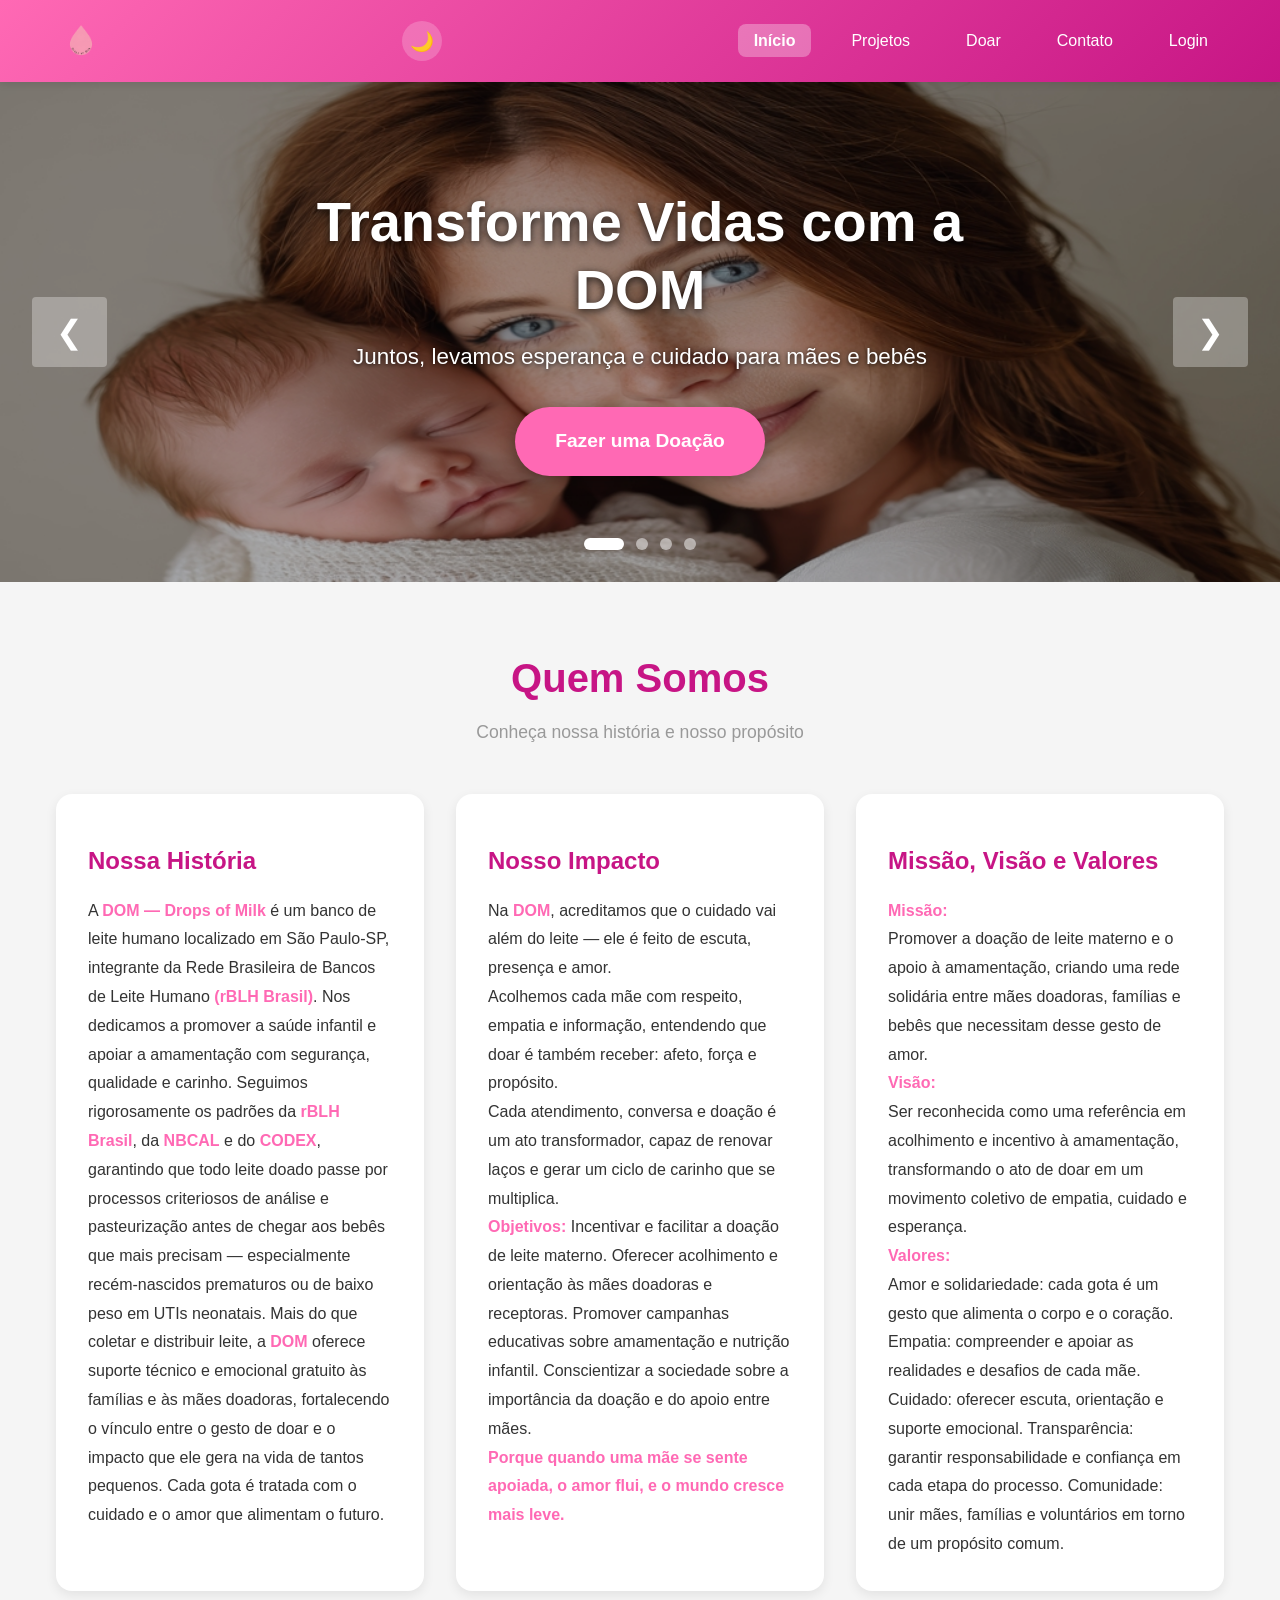
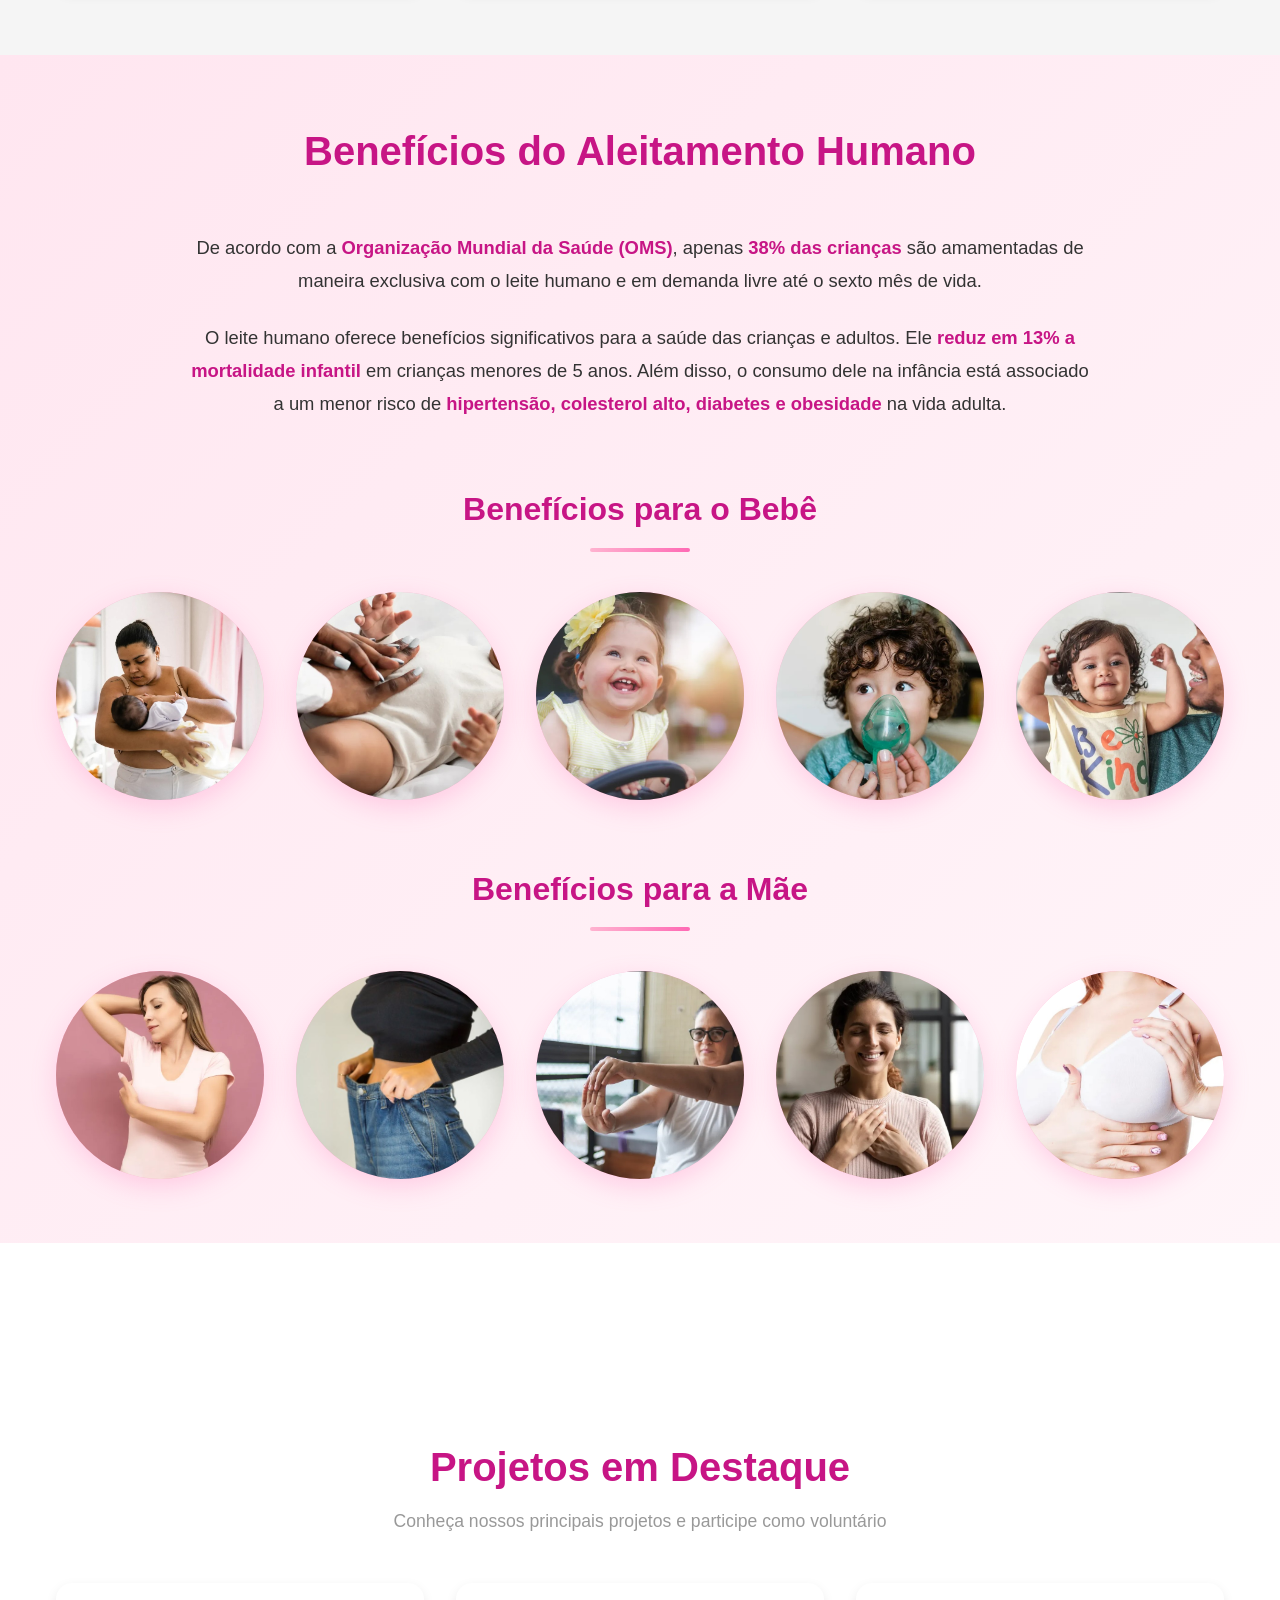
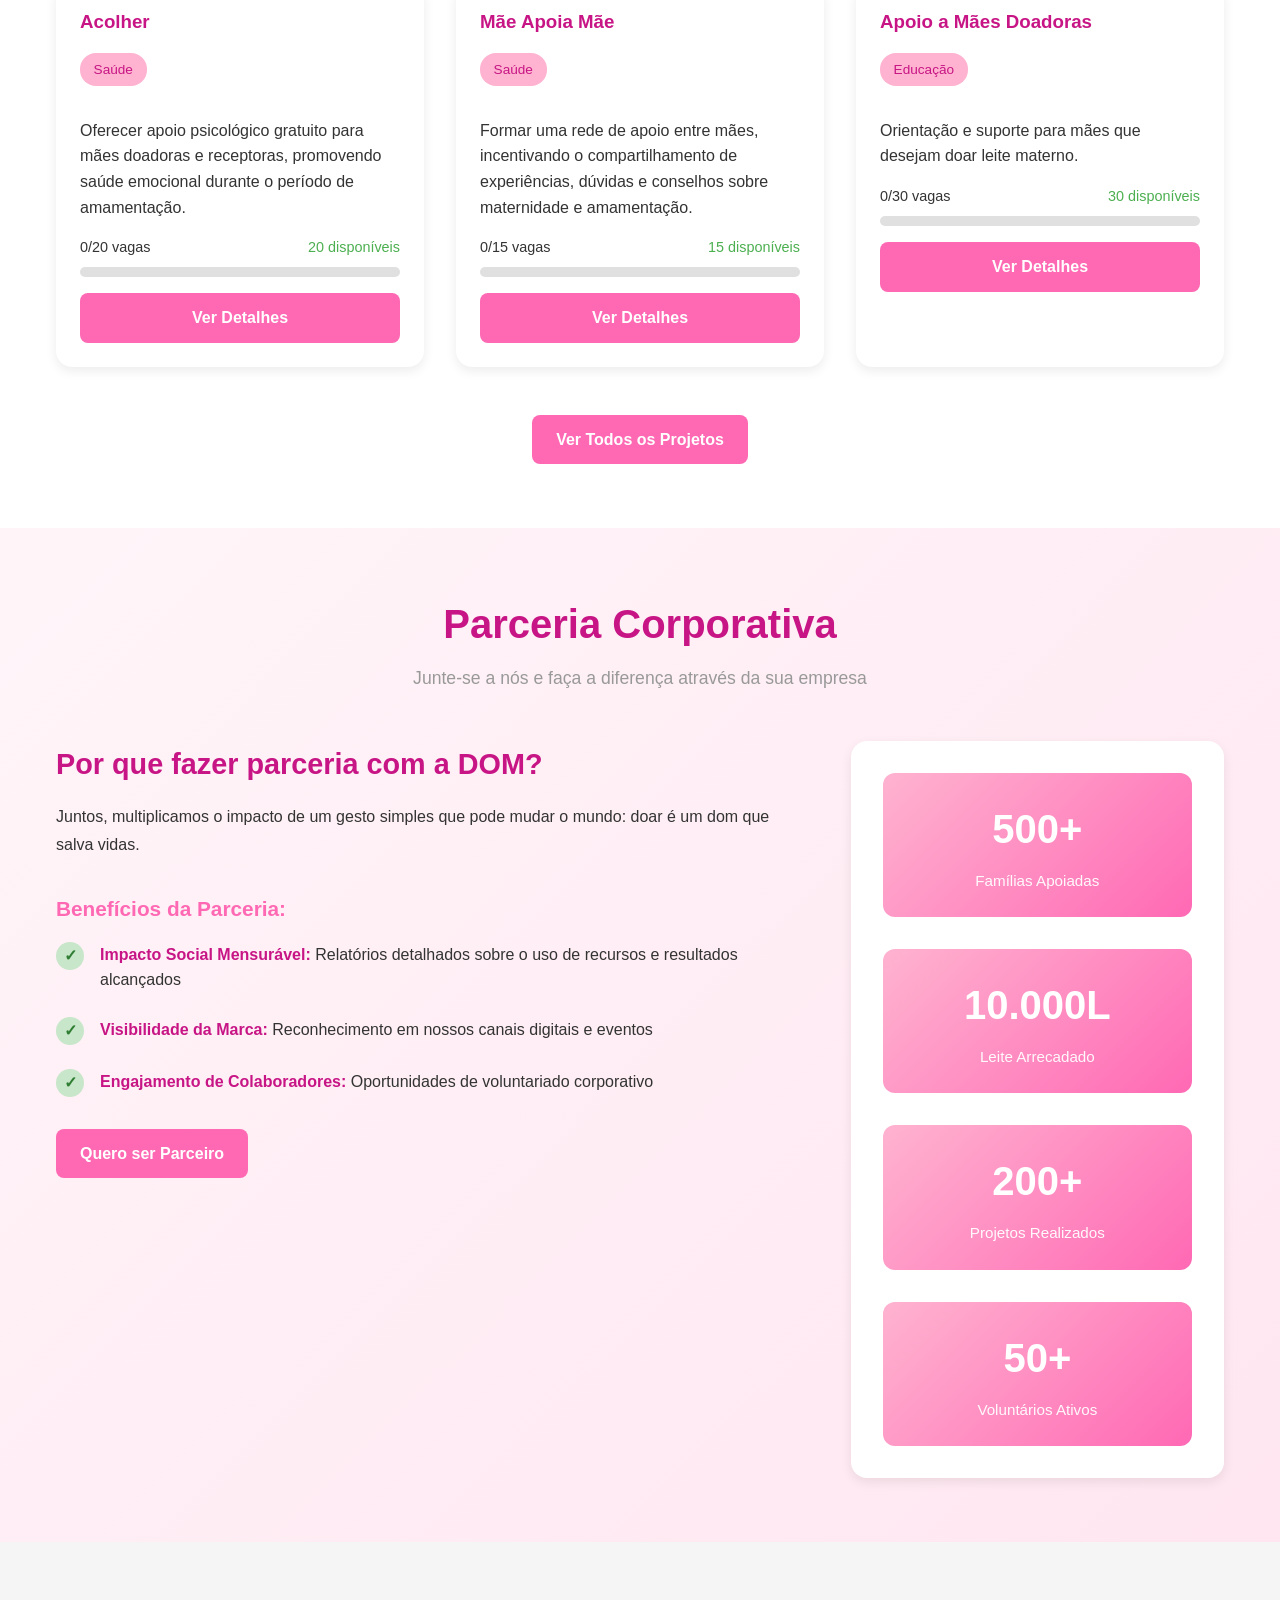
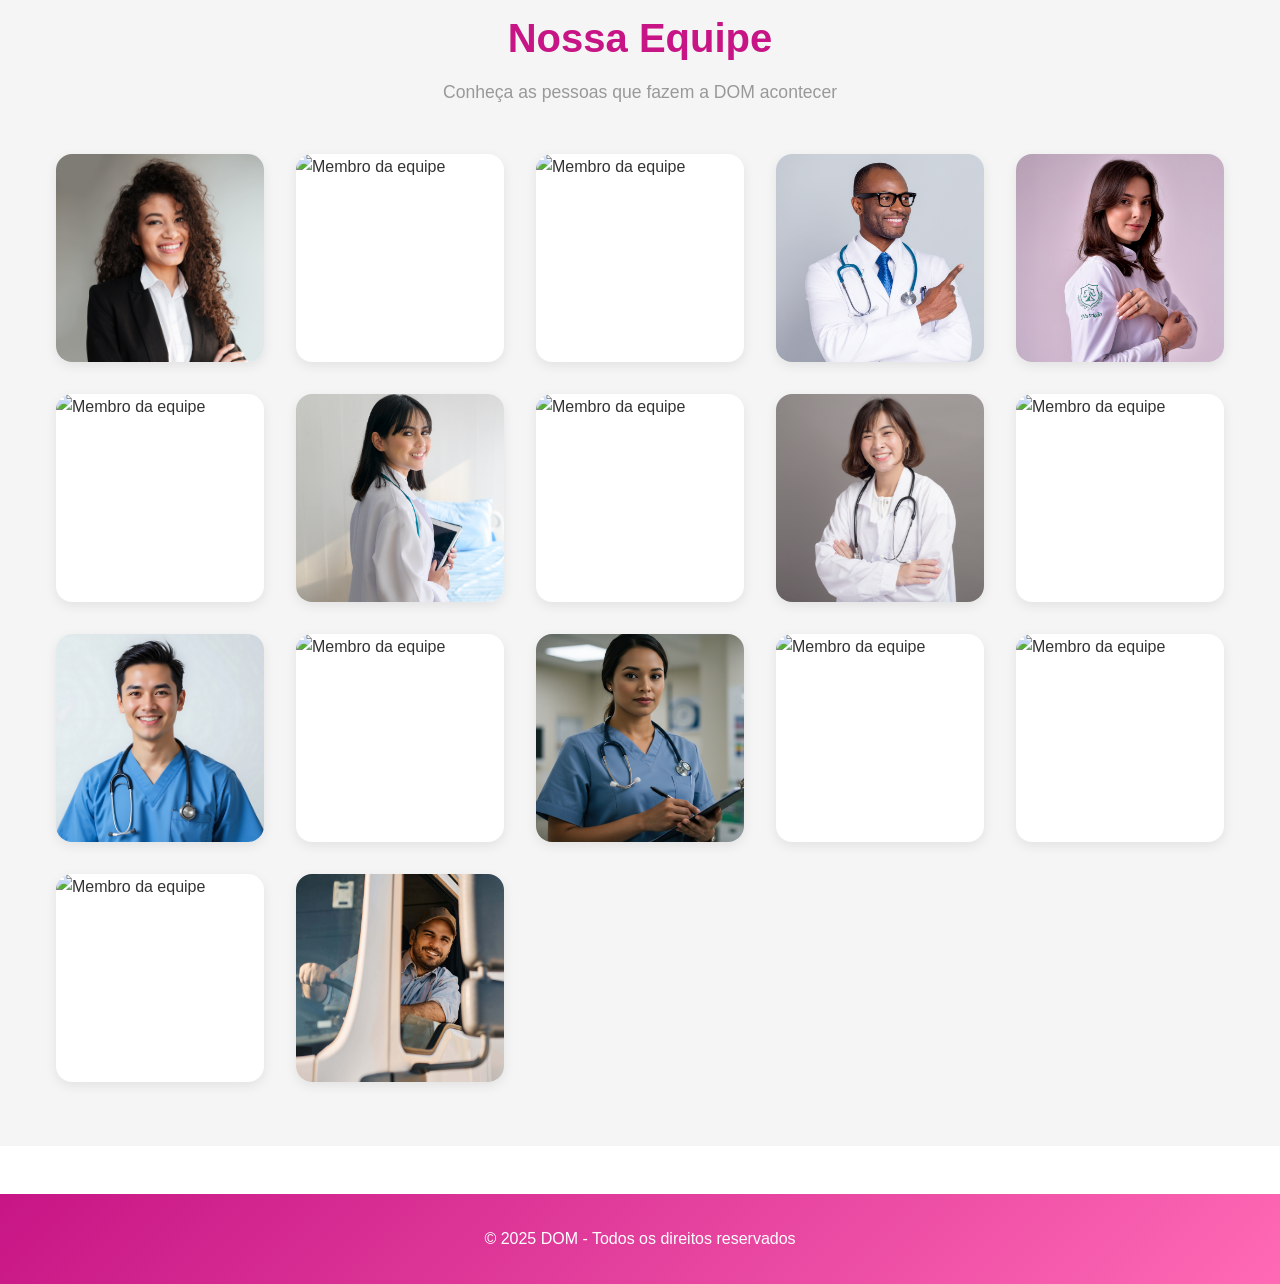
==== commit 510a24e7: "Alteração de missão, visão e valores na tela de index" ====
--- a/index.html
+++ b/index.html
@@ -118,20 +118,19 @@
             <div class="card-icon"></div>
             <h3>Nossa História</h3>
             <p>
-              A <strong>DOM</strong> é um banco de leite humano localizado em
-              São Paulo-SP, integrante da Rede Brasileira de Bancos de Leite
-              Humano (rBLH Brasil). Nos dedicamos a promover a saúde infantil e
-              apoiar a amamentação com segurança, qualidade e carinho.<br />
-              Seguimos rigorosamente os padrões da <strong>rBLH Brasil</strong>,
-              da <strong>NBCAL</strong> e do <strong>CODEX</strong>.<br />
-              A <strong>DOM</strong> oferece suporte técnico e emocional
-              gratuito às famílias e às mães doadoras, fortalecendo o vínculo
-              entre o gesto de doar e o impacto que ele gera na vida de tantos
-              pequenos.<br />
-              <strong
-                >Cada gota é tratada com o cuidado e o amor que alimentam o
-                futuro.</strong
-              >
+              A <strong>DOM — Drops of Milk</strong> é um banco de leite humano localizado em São
+              Paulo-SP, integrante da Rede Brasileira de Bancos de Leite Humano
+              <strong>(rBLH Brasil)</strong>. Nos dedicamos a promover a saúde infantil e apoiar
+              a amamentação com segurança, qualidade e carinho. Seguimos
+              rigorosamente os padrões da <strong>rBLH Brasil</strong>, da <strong>NBCAL</strong> e do <strong>CODEX</strong>,
+              garantindo que todo leite doado passe por processos criteriosos de
+              análise e pasteurização antes de chegar aos bebês que mais
+              precisam — especialmente recém-nascidos prematuros ou de baixo
+              peso em UTIs neonatais. Mais do que coletar e distribuir leite, a
+              <strong>DOM</strong> oferece suporte técnico e emocional gratuito às famílias e às
+              mães doadoras, fortalecendo o vínculo entre o gesto de doar e o
+              impacto que ele gera na vida de tantos pequenos. Cada gota é
+              tratada com o cuidado e o amor que alimentam o futuro.
             </p>
           </div>
 
@@ -145,6 +144,12 @@
               que doar é também receber: afeto, força e propósito.<br />
               Cada atendimento, conversa e doação é um ato transformador, capaz
               de renovar laços e gerar um ciclo de carinho que se multiplica.<br />
+              <strong>Objetivos:</strong>
+              Incentivar e facilitar a doação de leite materno. Oferecer
+              acolhimento e orientação às mães doadoras e receptoras. Promover
+              campanhas educativas sobre amamentação e nutrição infantil.
+              Conscientizar a sociedade sobre a importância da doação e do apoio
+              entre mães.<br />
               <strong
                 >Porque quando uma mãe se sente apoiada, o amor flui, e o mundo
                 cresce mais leve.</strong
@@ -154,20 +159,23 @@
 
           <div class="quem-somos-card">
             <div class="card-icon"></div>
-            <h3>Cuidado que Transforma</h3>
+            <h3>Missão, Visão e Valores</h3>
             <p>
-              Cada gota de leite doada representa mais do que alimento — é
-              esperança.<br />
-              A <strong>DOM</strong> já inspirou dezenas de mães a se tornarem
-              doadoras e apoiadoras, criando uma rede de solidariedade que nutre
-              não só bebês, mas também vínculos entre famílias.<br />
-              Com projetos voltados à saúde emocional, orientação sobre
-              amamentação e campanhas de conscientização, transformamos gestos
-              simples em histórias de vida.<br />
-              <strong
-                >Nosso impacto se mede em vidas salvas, corações acolhidos e
-                mães fortalecidas.</strong
-              >
+              <strong>Missão:</strong><br />
+              Promover a doação de leite materno e o apoio à amamentação,
+              criando uma rede solidária entre mães doadoras, famílias e bebês
+              que necessitam desse gesto de amor.<br />
+              <strong>Visão:</strong><br />
+              Ser reconhecida como uma referência em acolhimento e incentivo à
+              amamentação, transformando o ato de doar em um movimento coletivo
+              de empatia, cuidado e esperança.<br />
+              <strong>Valores:</strong><br />
+              Amor e solidariedade: cada gota é um gesto que alimenta o corpo e
+              o coração. Empatia: compreender e apoiar as realidades e desafios
+              de cada mãe. Cuidado: oferecer escuta, orientação e suporte
+              emocional. Transparência: garantir responsabilidade e confiança em
+              cada etapa do processo. Comunidade: unir mães, famílias e
+              voluntários em torno de um propósito comum.
             </p>
           </div>
         </div>
@@ -183,10 +191,19 @@
 
         <div class="aleitamento-intro">
           <p>
-            De acordo com a <strong>Organização Mundial da Saúde (OMS)</strong>, apenas <strong>38% das crianças</strong> são amamentadas de maneira exclusiva com o leite humano e em demanda livre até o sexto mês de vida.
+            De acordo com a <strong>Organização Mundial da Saúde (OMS)</strong>,
+            apenas <strong>38% das crianças</strong> são amamentadas de maneira
+            exclusiva com o leite humano e em demanda livre até o sexto mês de
+            vida.
           </p>
           <p>
-            O leite humano oferece benefícios significativos para a saúde das crianças e adultos. Ele <strong>reduz em 13% a mortalidade infantil</strong> em crianças menores de 5 anos. Além disso, o consumo dele na infância está associado a um menor risco de <strong>hipertensão, colesterol alto, diabetes e obesidade</strong> na vida adulta.
+            O leite humano oferece benefícios significativos para a saúde das
+            crianças e adultos. Ele
+            <strong>reduz em 13% a mortalidade infantil</strong> em crianças
+            menores de 5 anos. Além disso, o consumo dele na infância está
+            associado a um menor risco de
+            <strong>hipertensão, colesterol alto, diabetes e obesidade</strong>
+            na vida adulta.
           </p>
         </div>
 
@@ -197,11 +214,13 @@
             <!-- Card 1 - Vínculo -->
             <div class="benefit-card drop-shape">
               <div class="benefit-image">
-                <img src="assets/images/bebe1.jpg" alt="Vínculo mãe e bebê">
+                <img src="assets/images/bebe1.jpg" alt="Vínculo mãe e bebê" />
                 <div class="benefit-overlay">
                   <div class="benefit-text">
                     <h4>Vínculo Afetivo</h4>
-                    <p>Fortalece o vínculo entre o bebê e a pessoa que amamenta</p>
+                    <p>
+                      Fortalece o vínculo entre o bebê e a pessoa que amamenta
+                    </p>
                   </div>
                 </div>
               </div>
@@ -210,7 +229,7 @@
             <!-- Card 2 - Digestão -->
             <div class="benefit-card drop-shape">
               <div class="benefit-image">
-                <img src="assets/images/bebe2.jpg" alt="Digestão saudável">
+                <img src="assets/images/bebe2.jpg" alt="Digestão saudável" />
                 <div class="benefit-overlay">
                   <div class="benefit-text">
                     <h4>Digestão Saudável</h4>
@@ -223,7 +242,7 @@
             <!-- Card 3 - Desenvolvimento -->
             <div class="benefit-card drop-shape">
               <div class="benefit-image">
-                <img src="assets/images/bebe3.jpg" alt="Desenvolvimento">
+                <img src="assets/images/bebe3.jpg" alt="Desenvolvimento" />
                 <div class="benefit-overlay">
                   <div class="benefit-text">
                     <h4>Desenvolvimento</h4>
@@ -236,11 +255,17 @@
             <!-- Card 4 - Proteção -->
             <div class="benefit-card drop-shape">
               <div class="benefit-image">
-                <img src="assets/images/bebe4.jpg" alt="Proteção contra doenças">
+                <img
+                  src="assets/images/bebe4.jpg"
+                  alt="Proteção contra doenças"
+                />
                 <div class="benefit-overlay">
                   <div class="benefit-text">
                     <h4>Proteção Infantil</h4>
-                    <p>Diminui riscos de doenças alérgicas, diarreia e problemas respiratórios</p>
+                    <p>
+                      Diminui riscos de doenças alérgicas, diarreia e problemas
+                      respiratórios
+                    </p>
                   </div>
                 </div>
               </div>
@@ -249,11 +274,14 @@
             <!-- Card 5 - Imunidade -->
             <div class="benefit-card drop-shape">
               <div class="benefit-image">
-                <img src="assets/images/bebe5.jpg" alt="Sistema imunológico">
+                <img src="assets/images/bebe5.jpg" alt="Sistema imunológico" />
                 <div class="benefit-overlay">
                   <div class="benefit-text">
                     <h4>Imunidade Forte</h4>
-                    <p>Fornece anticorpos essenciais que protegem contra infecções</p>
+                    <p>
+                      Fornece anticorpos essenciais que protegem contra
+                      infecções
+                    </p>
                   </div>
                 </div>
               </div>
@@ -268,7 +296,7 @@
             <!-- Card 6 - Recuperação -->
             <div class="benefit-card drop-shape">
               <div class="benefit-image">
-                <img src="assets/images/mae1.jpg" alt="Recuperação pós-parto">
+                <img src="assets/images/mae1.jpg" alt="Recuperação pós-parto" />
                 <div class="benefit-overlay">
                   <div class="benefit-text">
                     <h4>Recuperação Rápida</h4>
@@ -281,7 +309,7 @@
             <!-- Card 7 - Peso -->
             <div class="benefit-card drop-shape">
               <div class="benefit-image">
-                <img src="assets/images/mae2.jpg" alt="Perda de peso">
+                <img src="assets/images/mae2.jpg" alt="Perda de peso" />
                 <div class="benefit-overlay">
                   <div class="benefit-text">
                     <h4>Peso Saudável</h4>
@@ -294,7 +322,7 @@
             <!-- Card 8 - Saúde Óssea -->
             <div class="benefit-card drop-shape">
               <div class="benefit-image">
-                <img src="assets/images/mae3.jpg" alt="Saúde óssea">
+                <img src="assets/images/mae3.jpg" alt="Saúde óssea" />
                 <div class="benefit-overlay">
                   <div class="benefit-text">
                     <h4>Saúde Óssea</h4>
@@ -307,7 +335,7 @@
             <!-- Card 9 - Cardiovascular -->
             <div class="benefit-card drop-shape">
               <div class="benefit-image">
-                <img src="assets/images/mae4.jpg" alt="Saúde do coração">
+                <img src="assets/images/mae4.jpg" alt="Saúde do coração" />
                 <div class="benefit-overlay">
                   <div class="benefit-text">
                     <h4>Coração Saudável</h4>
@@ -320,11 +348,14 @@
             <!-- Card 10 - Prevenção -->
             <div class="benefit-card drop-shape">
               <div class="benefit-image">
-                <img src="assets/images/mae5.jpg" alt="Prevenção de câncer">
+                <img src="assets/images/mae5.jpg" alt="Prevenção de câncer" />
                 <div class="benefit-overlay">
                   <div class="benefit-text">
                     <h4>Prevenção</h4>
-                    <p>Diminui a incidência de câncer de mama, ovário e endométrio</p>
+                    <p>
+                      Diminui a incidência de câncer de mama, ovário e
+                      endométrio
+                    </p>
                   </div>
                 </div>
               </div>
@@ -338,7 +369,6 @@
     <section class="projetos-destaque">
       <!-- ...existing code... -->
     </section>
-
 
     <!-- Projetos em Destaque -->
     <section class="projetos-destaque">
@@ -376,7 +406,6 @@
           <div class="sobre-text">
             <h3>Por que fazer parceria com a DOM?</h3>
             <p>
-             
               Juntos, multiplicamos o impacto de um gesto simples que pode mudar
               o mundo: doar é um dom que salva vidas.
             </p>
